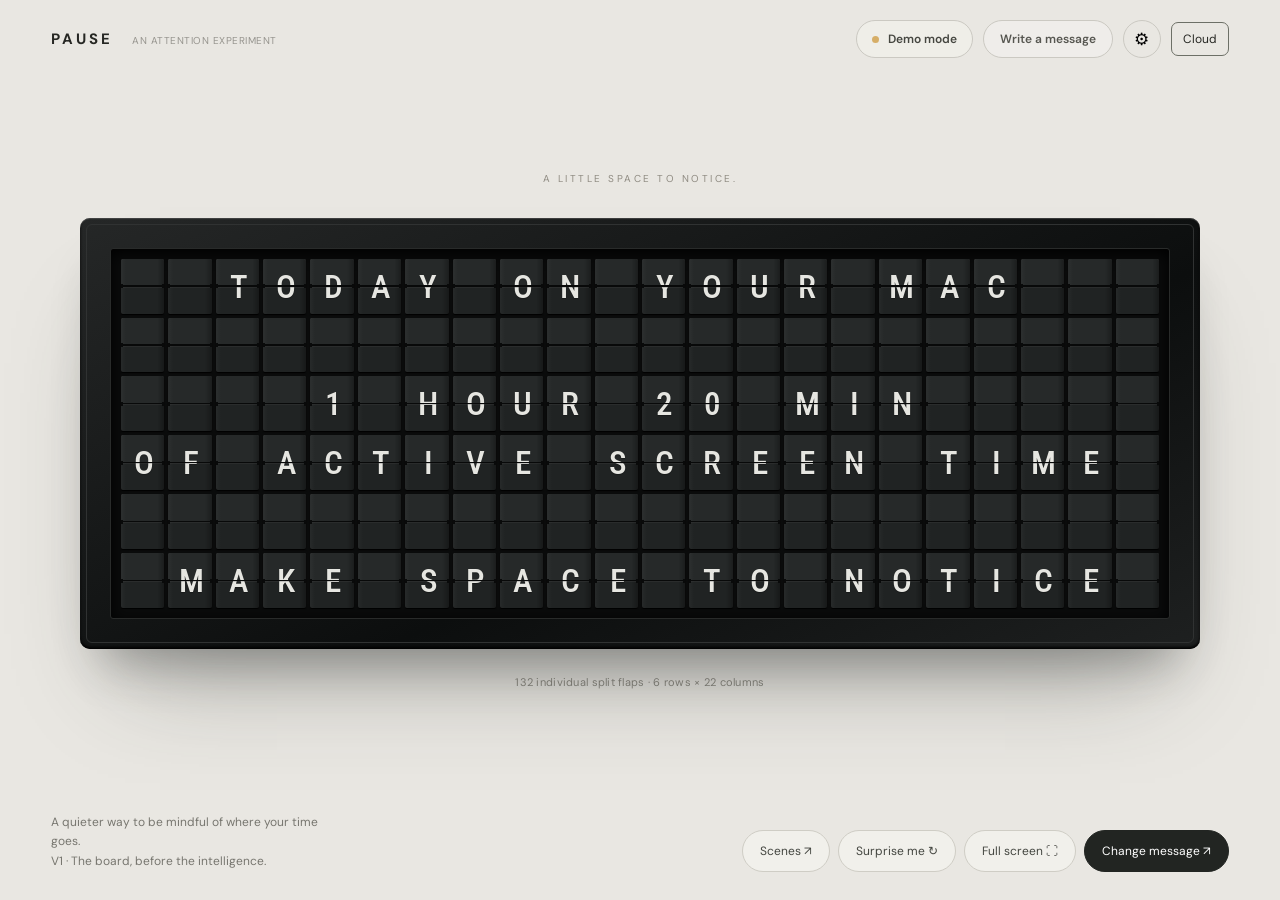
==== index.html @ d175691c "Load authenticated cloud board receiver on existing split-flap display" ====
<!doctype html>
<html lang="en">
<head>
<meta charset="utf-8"><meta name="viewport" content="width=device-width,initial-scale=1">
<meta name="theme-color" content="#e9e7e2">
<title>PAUSE — The attention board</title>
<link rel="preconnect" href="https://fonts.googleapis.com"><link rel="preconnect" href="https://fonts.gstatic.com" crossorigin>
<link href="https://fonts.googleapis.com/css2?family=DM+Sans:wght@400;500;600;700&family=Roboto+Condensed:wght@400;500;600;700&display=swap" rel="stylesheet">
<style>
:root{font-family:"DM Sans",sans-serif;color:#262723;background:#e9e7e2;font-synthesis:none}*{box-sizing:border-box}body{margin:0;min-height:100vh}button,input,textarea{font:inherit}button{cursor:pointer}button:focus-visible,input:focus-visible,textarea:focus-visible{outline:2px solid #86744d;outline-offset:3px}
.app{min-height:100vh;display:flex;flex-direction:column;overflow:hidden}.topbar{height:78px;display:flex;align-items:center;justify-content:space-between;padding:0 clamp(20px,4vw,65px);position:relative;z-index:4}.brand{font-size:15px;font-weight:700;letter-spacing:.2em}.brand span{font-weight:400;letter-spacing:.05em;font-size:10px;color:#96948e;margin-left:12px}.top-actions,.tool-actions{display:flex;align-items:center;gap:10px}.minimal-button{border:1px solid #cbc9c2;background:rgba(255,255,255,.25);border-radius:100px;padding:10px 16px;color:#565650;font-size:12px;font-weight:600;transition:background .2s}.minimal-button:hover{background:#fff}.icon-button{width:38px;height:38px;border-radius:50%;border:1px solid #cbc9c2;background:transparent;display:grid;place-items:center;font-size:17px}.hero{flex:1;display:flex;flex-direction:column;justify-content:center;align-items:center;padding:36px 24px 55px}.eyebrow{font-size:10px;letter-spacing:.25em;color:#8f8b82;text-transform:uppercase;margin:0 0 33px}.board-shell{width:min(1120px,calc(100vw - 75px));padding:clamp(15px,2.5vw,30px);border-radius:10px;background:linear-gradient(155deg,#252727,#0c0e0e 60%,#1e2020);box-shadow:0 35px 45px -22px #282a2a55,0 65px 100px -45px #34363166,inset 0 1px 1px #6668,inset 0 -2px 3px #000;position:relative}.board-shell:before{content:"";pointer-events:none;position:absolute;inset:6px;border:1px solid #303232;border-radius:6px}.flap-grid{display:grid;grid-template-columns:repeat(22,minmax(0,1fr));gap:clamp(2px,.32vw,4px);background:#0a0b0b;padding:clamp(6px,.8vw,10px);border:1px solid #292b2a;border-radius:3px;box-shadow:inset 0 4px 15px #000}.tile{position:relative;aspect-ratio:.79;perspective:350px;background:#161818;border-radius:2px;overflow:hidden;box-shadow:inset 0 1px 1px #3d3f3f,0 1px 1px #000}.tile:before{content:"";position:absolute;inset:0;background:linear-gradient(90deg,#ffffff08,transparent 13%,transparent 85%,#0004);z-index:4;pointer-events:none}.tile .half{position:absolute;left:0;width:100%;height:50%;overflow:hidden;backface-visibility:hidden;display:block}.tile .upper{top:0;background:#262929;border-radius:2px 2px 0 0}.tile .lower{bottom:0;background:#202323;border-radius:0 0 2px 2px}.tile .glyph{position:absolute;left:0;width:100%;height:200%;display:flex;align-items:center;justify-content:center;font-family:"Roboto Condensed","Arial Narrow",sans-serif;font-size:clamp(9px,2.6vw,33px);font-stretch:condensed;font-weight:500;line-height:1;color:#e6e6e1;white-space:nowrap;letter-spacing:-.08em;text-shadow:0 1px 1px #0004}.upper .glyph{top:0}.lower .glyph{bottom:0}.tile .seam{position:absolute;top:calc(50% - .65px);left:0;right:0;height:1.3px;background:#080909;z-index:8;box-shadow:0 1px #4d4f4f3b}.tile .hinge{position:absolute;top:calc(50% - 2px);width:2px;height:4px;background:#090a0a;z-index:9}.hinge.left{left:0}.hinge.right{right:0}.tile .flip{position:absolute;left:0;top:0;width:100%;height:50%;background:#262929;transform-origin:bottom;transform-style:preserve-3d;z-index:7;pointer-events:none;display:none;overflow:hidden}.tile .flip .glyph{top:0}.tile.flipping .flip{display:block;animation:flap .16s cubic-bezier(.5,.03,.8,.4) forwards}.tile.flipping .upper{filter:brightness(.8)}@keyframes flap{0%{transform:rotateX(0deg)}100%{transform:rotateX(-90deg)}}.tile.color-red .half,.tile.color-red .flip{background:#d84535}.tile.color-orange .half,.tile.color-orange .flip{background:#e78a32}.tile.color-yellow .half,.tile.color-yellow .flip{background:#e7c94f}.tile.color-green .half,.tile.color-green .flip{background:#448d55}.tile.color-blue .half,.tile.color-blue .flip{background:#3179b0}.tile.color-violet .half,.tile.color-violet .flip{background:#8356a9}.tile.color-white .half,.tile.color-white .flip{background:#e9e7df}.tile[class*="color-"]:not(.color-none) .glyph{color:transparent}.footnote{margin-top:26px;color:#89877f;font-size:11px;letter-spacing:.025em;text-align:center}.bottom{display:flex;align-items:flex-end;justify-content:space-between;padding:0 clamp(20px,4vw,65px) 28px;gap:24px}.caption{font-size:12px;color:#77766f;max-width:290px;line-height:1.65}.dock{display:flex;align-items:center;gap:8px;flex-wrap:wrap;justify-content:flex-end}.dock button{border:1px solid #cfcdc5;background:#f1f0eb;color:#444640;border-radius:30px;font-size:12px;padding:12px 17px}.dock button:hover{background:white}.dock .primary{background:#222522;color:#fff;border-color:#222522}.dock .primary:hover{background:#434640}.overlay{position:fixed;inset:0;background:#13141477;z-index:20;display:flex;justify-content:flex-end;opacity:0;pointer-events:none;transition:opacity .25s}.overlay.open{opacity:1;pointer-events:auto}.panel{height:100%;width:min(440px,100vw);background:#f3f2ee;padding:35px;overflow:auto;transform:translateX(20px);transition:transform .25s;box-shadow:-10px 0 50px #0002}.overlay.open .panel{transform:translateX(0)}.panel-header{display:flex;align-items:center;justify-content:space-between;margin-bottom:34px}.panel-header h2{font-size:22px;font-weight:600;letter-spacing:-.04em;margin:0}.close{border:0;background:transparent;font-size:26px;color:#666}.group-label{font-size:11px;font-weight:700;letter-spacing:.11em;text-transform:uppercase;margin:26px 0 11px;color:#76776e}.group-help{font-size:12px;color:#85857e;line-height:1.6;margin:6px 0 14px}.composer{width:100%;height:156px;resize:vertical;border:1px solid #d4d4ce;background:#fff;padding:16px;font-family:"Roboto Condensed",monospace;font-size:17px;line-height:1.6;letter-spacing:.05em;text-transform:uppercase;border-radius:6px;color:#262826}.composer-footer{display:flex;justify-content:space-between;font-size:11px;color:#9a9b93;margin-top:9px}.panel-primary{width:100%;background:#242624;color:white;border:0;border-radius:5px;padding:14px;margin-top:20px;font-weight:600;font-size:13px}.panel-primary:hover{background:#454745}.preset-list{display:grid;gap:8px}.preset{border:1px solid #dddcd5;background:#fff;padding:14px;text-align:left;border-radius:6px}.preset strong{display:block;font-size:13px;margin-bottom:5px}.preset small{display:block;color:#888;font-size:11px}.toggle-row{display:flex;align-items:center;justify-content:space-between;padding:16px 0;border-bottom:1px solid #ddded8}.toggle-row span{font-size:13px}.toggle-row input{accent-color:#252825;width:18px;height:18px}.select{border:1px solid #d4d5ce;background:white;border-radius:5px;padding:9px;font-size:12px}.notice{font-size:11px;color:#92928b;line-height:1.65;margin-top:20px}.hidden{display:none!important}.fullscreen .topbar,.fullscreen .bottom,.fullscreen .eyebrow,.fullscreen .footnote{display:none}.fullscreen .hero{height:100vh;padding:20px}.fullscreen .board-shell{width:min(1250px,94vw)}@media(max-width:680px){.topbar{height:64px}.brand span{display:none}.hero{padding:30px 12px;justify-content:center}.board-shell{width:calc(100vw - 24px);padding:9px;border-radius:5px}.flap-grid{gap:1px;padding:4px}.tile{border-radius:1px}.tile .glyph{font-size:clamp(6px,2.65vw,14px);letter-spacing:-.09em}.bottom{align-items:center;flex-direction:column;padding:10px 18px 24px;text-align:center}.dock{justify-content:center}.caption{max-width:none}.panel{padding:24px}.eyebrow{margin-bottom:18px}.footnote{margin-top:18px}}@media(prefers-reduced-motion:reduce){*,*:before,*:after{animation-duration:.001ms!important;transition-duration:.001ms!important}}
</style>
<link rel="stylesheet" href="v2.css">
</head>
<body>
<div class="app" id="app">
<header class="topbar"><div class="brand">PAUSE <span>AN ATTENTION EXPERIMENT</span></div><div class="top-actions"><button class="minimal-button" id="composeTop">Write a message</button><button class="icon-button" id="settingsTop" title="Settings" aria-label="Settings">⚙</button></div></header>
<main class="hero"><p class="eyebrow">A little space to notice.</p><div class="board-shell" aria-label="Six row, twenty two column split flap display"><div class="flap-grid" id="grid"></div></div><p class="footnote">132 individual split flaps · 6 rows × 22 columns</p></main>
<footer class="bottom"><div class="caption">A quieter way to be mindful of where your time goes. <br>V1 · The board, before the intelligence.</div><div class="dock"><button id="presetsBtn">Scenes ↗</button><button id="shuffleBtn">Surprise me ↻</button><button id="fullscreenBtn">Full screen ⛶</button><button class="primary" id="composeBtn">Change message ↗</button></div></footer>
</div>
<div class="overlay" id="overlay" aria-hidden="true"><aside class="panel" role="dialog" aria-modal="true" aria-label="Board controls"><div class="panel-header"><h2 id="panelTitle">Write a message</h2><button class="close" id="closePanel" aria-label="Close">×</button></div><div id="composePanel"><div class="group-label">Your message</div><p class="group-help">Up to 6 lines, 22 characters per line. Text automatically wraps and centers on the display.</p><textarea id="messageInput" class="composer" spellcheck="false" maxlength="300" placeholder="MAKE A LITTLE SPACE FOR SOMETHING REAL"></textarea><div class="composer-footer"><span>Letters, numbers & punctuation</span><span id="count">0 / 132</span></div><button class="panel-primary" id="sendBtn">Flip the board →</button><div class="group-label">Quick gestures</div><div class="preset-list" id="composePresets"></div></div>
<div id="settingsPanel" class="hidden"><div class="group-label">Board behavior</div><div class="toggle-row"><span>Mechanical flip sound</span><input type="checkbox" id="soundToggle"></div><div class="toggle-row"><span>Animate each letter</span><input type="checkbox" id="animationToggle" checked></div><div class="toggle-row"><span>Speed</span><select id="speedSelect" class="select"><option value="fast">Quick</option><option value="normal" selected>Natural</option><option value="slow">Slow</option></select></div><div class="group-label">Demo information</div><p class="group-help">Screen-time values in the scenes are illustrative. PAUSE V1 does not access device activity or use AI. Those integrations belong to a future version.</p><p class="notice">Independent Vestaboard-inspired prototype. Not an official Vestaboard product.</p></div>
<div id="scenesPanel" class="hidden"><div class="group-label">Demo scenes</div><p class="group-help">Try sample ambient messages for different attention states. Values are simulated.</p><div class="preset-list" id="scenesList"></div></div>
</aside></div>
<script>
(()=>{'use strict';
const ROWS=6,COLS=22,TOTAL=132;
const presets=[
{title:'A little pause',subtitle:'Quiet ambient welcome',message:'A LITTLE SPACE TO\nNOTICE WHAT MATTERS'},
{title:'Screen time',subtitle:'Illustrative usage snapshot',message:'TODAY ON YOUR PHONE\n\n3 HOURS 24 MINUTES\n\nHOW DID IT FEEL?'},
{title:'Social nudge',subtitle:'More direct, but still kind',message:'YOUR 15 MINUTE BREAK\nTURNED INTO 40.\n\nREADY TO STEP AWAY?'},
{title:'Creative-work break',subtitle:'Low-pressure reminder',message:'YOU HAVE BEEN MAKING\nTHINGS FOR A WHILE.\n\nSTRETCH BREAK?'},
{title:'Gentle invitation',subtitle:'A moment away from screens',message:'THE WORLD OUTSIDE\nYOUR SCREEN IS STILL\nWAITING FOR YOU.'},
{title:'Color study',subtitle:'A full board color test',message:'🟥🟧🟨🟩🟦🟪\n\nSOMETHING DIFFERENT\n\n🟥🟧🟨🟩🟦🟪'}
];
const colorTokens={'🟥':'red','🟧':'orange','🟨':'yellow','🟩':'green','🟦':'blue','🟪':'violet','⬜':'white'};
const glyphs=[' ','A','E','I','O','U','R','S','T','1','2','3','4','5','6','7','8','9','0','.',',','?','!','-','+',':','/','&','@'];
const grid=document.getElementById('grid'),tiles=[],overlay=document.getElementById('overlay');
let current=Array(TOTAL).fill(' '),generation=0;
const saved=(k,fallback)=>{try{return JSON.parse(localStorage.getItem('pause-'+k))??fallback}catch{return fallback}};
const persist=(k,val)=>{try{localStorage.setItem('pause-'+k,JSON.stringify(val))}catch{}};
const config=saved('settings',{sound:false,animation:true,speed:'normal'});
const makeHalf=(name,char)=>{const part=document.createElement('span');part.className='half '+name;const glyph=document.createElement('span');glyph.className='glyph';glyph.textContent=colorTokens[char]?'':char;part.append(glyph);return part};
const setTile=(tile,char)=>{tile.dataset.char=char;tile.className='tile'+(colorTokens[char]?' color-'+colorTokens[char]:'');tile.replaceChildren(makeHalf('upper',char),makeHalf('lower',char));const seam=document.createElement('span');seam.className='seam';const left=document.createElement('span'),right=document.createElement('span');left.className='hinge left';right.className='hinge right';tile.append(seam,left,right)};
for(let i=0;i<TOTAL;i++){const el=document.createElement('div');setTile(el,' ');grid.append(el);tiles.push(el)}
function chunks(str){const cleaned=String(str||'').toUpperCase().replace(/[^A-Z0-9 .,?!+:/&@\-\n🟥🟧🟨🟩🟦🟪⬜]/gu,' ');const lines=[];for(const line of cleaned.split('\n')){if(!line.trim()){lines.push('');continue}const words=line.trim().split(/\s+/);let part='';for(const word of words){const chars=Array.from(word);if(chars.length>COLS){if(part){lines.push(part);part=''}for(let i=0;i<chars.length;i+=COLS)lines.push(chars.slice(i,i+COLS).join(''));continue}if((Array.from(part).length+(part?1:0)+chars.length)>COLS){lines.push(part);part=word}else{part+=(part?' ':'')+word}}lines.push(part)}return lines.slice(0,ROWS)}
function format(text){const lines=chunks(text),result=Array(TOTAL).fill(' '),start=Math.max(0,Math.floor((ROWS-lines.length)/2));lines.forEach((line,i)=>{const chars=Array.from(line),offset=Math.floor((COLS-chars.length)/2);chars.forEach((ch,j)=>{if(start+i<ROWS&&offset+j<COLS)result[(start+i)*COLS+offset+j]=ch})});return result}
let audioContext=null;function clickSound(){if(!config.sound)return;try{audioContext??=new(window.AudioContext||window.webkitAudioContext)();const noise=audioContext.createBuffer(1,Math.round(audioContext.sampleRate*.018),audioContext.sampleRate),a=noise.getChannelData(0);for(let i=0;i<a.length;i++)a[i]=(Math.random()*2-1)*(1-i/a.length);const source=audioContext.createBufferSource(),gain=audioContext.createGain();source.buffer=noise;gain.gain.value=.009;source.connect(gain);gain.connect(audioContext.destination);source.start()}catch{}}
function flipOne(idx,next,token){if(token!==generation)return;const el=tiles[idx],prev=current[idx];if(prev===next)return;const doAnimate=config.animation&&!matchMedia('(prefers-reduced-motion: reduce)').matches;if(!doAnimate){setTile(el,next);current[idx]=next;return}
const options=Array.from(new Set([...glyphs,prev,next]));let hops=Math.min(5,Math.max(2,Math.floor(Math.random()*4)+2)),step=0;
function tick(){if(token!==generation)return;const intermediate=step===hops-1?next:options[Math.floor(Math.random()*options.length)];const flip=document.createElement('span');flip.className='flip';const g=document.createElement('span');g.className='glyph';g.textContent=colorTokens[current[idx]]?'':current[idx];flip.append(g);el.append(flip);el.classList.add('flipping');clickSound();setTimeout(()=>{if(token!==generation)return;setTile(el,intermediate);current[idx]=intermediate;step++;if(step<hops)setTimeout(tick,config.speed==='slow'?90:config.speed==='fast'?10:40)},config.speed==='slow'?180:config.speed==='fast'?80:125)}tick()}
function display(text,animate=true){const next=format(text);generation++;const token=generation;if(!animate){next.forEach((char,i)=>{setTile(tiles[i],char);current[i]=char});return}next.forEach((char,i)=>{const delay=config.speed==='slow'?i*7:config.speed==='fast'?i*1.3:i*3;setTimeout(()=>flipOne(i,char,token),delay)});persist('message',text)}
function openPanel(type){document.getElementById('panelTitle').textContent=type==='settings'?'Board settings':type==='scenes'?'Explore scenes':'Write a message';['compose','settings','scenes'].forEach(n=>document.getElementById(n+'Panel').classList.toggle('hidden',n!==type));overlay.classList.add('open');overlay.setAttribute('aria-hidden','false');if(type==='compose')setTimeout(()=>document.getElementById('messageInput').focus(),100)}
function closePanel(){overlay.classList.remove('open');overlay.setAttribute('aria-hidden','true')}
function listPresets(target){const el=document.getElementById(target);presets.forEach((p,i)=>{const button=document.createElement('button');button.className='preset';button.innerHTML='<strong></strong><small></small>';button.querySelector('strong').textContent=p.title;button.querySelector('small').textContent=p.subtitle;button.onclick=()=>{display(p.message);document.getElementById('messageInput').value=p.message;updateCount();closePanel()};el.append(button)})}
function updateCount(){document.getElementById('count').textContent=Array.from(chunks(document.getElementById('messageInput').value).join('')).length+' / 132'}
listPresets('composePresets');listPresets('scenesList');
document.getElementById('composeBtn').onclick=document.getElementById('composeTop').onclick=()=>openPanel('compose');
document.getElementById('settingsTop').onclick=()=>openPanel('settings');document.getElementById('presetsBtn').onclick=()=>openPanel('scenes');
document.getElementById('closePanel').onclick=closePanel;overlay.addEventListener('click',e=>{if(e.target===overlay)closePanel()});document.addEventListener('keydown',e=>{if(e.key==='Escape'){closePanel();if(document.fullscreenElement)document.exitFullscreen().catch(()=>{})}});
document.getElementById('messageInput').addEventListener('input',updateCount);document.getElementById('sendBtn').onclick=()=>{const v=document.getElementById('messageInput').value.trim();if(v){display(v);closePanel()}};
document.getElementById('shuffleBtn').onclick=()=>{display(presets[Math.floor(Math.random()*presets.length)].message)};
document.getElementById('fullscreenBtn').onclick=async()=>{try{if(document.fullscreenElement)await document.exitFullscreen();else await document.documentElement.requestFullscreen()}catch{document.getElementById('app').classList.toggle('fullscreen')}};
document.addEventListener('fullscreenchange',()=>document.getElementById('app').classList.toggle('fullscreen',!!document.fullscreenElement));
document.getElementById('soundToggle').checked=config.sound;document.getElementById('animationToggle').checked=config.animation;document.getElementById('speedSelect').value=config.speed;
[['soundToggle','sound'],['animationToggle','animation']].forEach(([id,key])=>document.getElementById(id).onchange=e=>{config[key]=e.target.checked;persist('settings',config)});document.getElementById('speedSelect').onchange=e=>{config.speed=e.target.value;persist('settings',config)};
const start=saved('message',presets[0].message);document.getElementById('messageInput').value=start;updateCount();display(start,false);
window.PauseBoard={display,closePanel};
})();
</script>
<script src="v2.js"></script>
<script src="remote.js"></script>
<script src="cloud/client.js"></script>
<script src="cloud/board-receiver.js"></script>
</body></html>
---- v2.css ----
/* PAUSE V2 — attention controls. Board mechanics and proportions remain V1. */
.attention-trigger{display:inline-flex;align-items:center;gap:9px;border:1px solid #cbc9c2;background:#efeee8;color:#454640;border-radius:50px;padding:10px 15px;font:600 12px "DM Sans",sans-serif;transition:background .2s}.attention-trigger:hover{background:#fff}.attention-led{width:7px;height:7px;border-radius:50%;background:#c3c1b7;display:inline-block;flex-shrink:0}.attention-led.is-live{background:#7f9a78;box-shadow:0 0 0 3px #7f9a7833}.attention-led.is-demo{background:#d6ae67}.attention-layer{position:fixed;inset:0;z-index:30;display:flex;justify-content:flex-end;background:#181a1a86;opacity:0;pointer-events:none;transition:opacity .25s}.attention-layer.is-open{opacity:1;pointer-events:auto}.attention-panel{width:min(490px,100vw);height:100dvh;overflow-y:auto;overscroll-behavior:contain;background:#f5f4ef;box-shadow:-20px 0 65px #1113;transform:translateX(30px);transition:transform .25s}.is-open .attention-panel{transform:translateX(0)}.attention-content{padding:32px 34px 60px}.attention-panel-head{display:flex;align-items:center;justify-content:space-between;margin-bottom:6px}.attention-panel-head h2{font-size:25px;letter-spacing:-.05em;margin:0;font-weight:600}.attention-panel-head button{border:0;background:transparent;font-size:27px;color:#787870}.attention-sub{color:#898a83;font-size:12px;line-height:1.65;margin:0 0 27px}.attention-switch{display:flex;background:#e8e7e1;padding:4px;border-radius:10px;margin:18px 0}.attention-switch button{border:0;background:transparent;color:#7a7b74;border-radius:7px;flex:1;font-size:12px;font-weight:600;padding:12px 6px}.attention-switch button[aria-pressed=true]{background:#fff;color:#222;box-shadow:0 1px 4px #1111}.status-card{border:1px solid #e0dfd8;background:#fff;border-radius:12px;padding:16px}.status-title{display:flex;align-items:center;gap:8px;font-size:12px;font-weight:700}.status-help{color:#85857d;font-size:11px;line-height:1.6;margin:7px 0 0}.attention-metrics{display:grid;grid-template-columns:repeat(3,1fr);gap:8px;margin:17px 0 9px}.metric{background:#eae9e3;border-radius:9px;padding:14px 12px}.metric .value{font-size:23px;letter-spacing:-.05em;font-weight:600;font-variant-numeric:tabular-nums}.metric .meta{font-size:10px;color:#797b74;margin-top:6px;line-height:1.4}.live-source{display:flex;align-items:center;justify-content:space-between;padding:16px 2px;border-bottom:1px solid #dbdad3;gap:12px}.live-source strong{display:block;font-size:13px}.live-source small{display:block;color:#85857d;margin-top:6px;font-size:11px}.live-source .duration{font-size:13px;font-weight:600}.section-label{font-size:10px;font-weight:700;letter-spacing:.16em;text-transform:uppercase;color:#8c8d85;margin:28px 0 12px}.rule{padding:14px 0 15px;border-bottom:1px solid #dddcd6}.rule .rule-head{display:flex;align-items:center;justify-content:space-between;gap:10px}.rule-head label{font-size:13px;font-weight:600}.rule-head output{font-size:13px;white-space:nowrap}.rule input[type=range]{accent-color:#363935;width:100%;height:23px;margin:9px 0 0}.rule small{font-size:11px;color:#979790;display:block}.form-row{display:flex;align-items:center;justify-content:space-between;gap:12px;padding:10px 0}.form-row label{font-size:12px;font-weight:600}.attention-select{border:1px solid #d6d6d0;background:#fff;border-radius:7px;padding:9px;color:#343632;font:500 12px "DM Sans",sans-serif;max-width:200px}.app-row{display:grid;grid-template-columns:minmax(0,1fr) 110px 64px;gap:8px;align-items:center;padding:12px 0;border-bottom:1px solid #dfded8}.app-row .app-name{font-size:12px;font-weight:600;overflow:hidden;text-overflow:ellipsis;white-space:nowrap}.app-row .app-min{font-size:10px;color:#96968e;margin-top:5px}.app-row select{width:100%;font-size:11px}.app-row input{width:100%;border:1px solid #d6d6d0;border-radius:7px;padding:8px 5px;font:500 11px "DM Sans",sans-serif;text-align:center}.demo-actions{display:flex;flex-wrap:wrap;gap:7px}.demo-actions button,.soft-action{border:1px solid #d5d4ce;background:#fff;border-radius:6px;padding:10px 12px;color:#444740;font-size:11px;font-weight:600}.demo-actions button:hover,.soft-action:hover{background:#e9e8e1}.attention-foot{font-size:11px;line-height:1.7;color:#8e8f88;margin-top:22px}.attention-link{color:#666e5c;text-decoration:underline;text-underline-offset:3px}.nudge-banner{position:fixed;bottom:28px;left:50%;transform:translate(-50%,15px);z-index:19;width:min(510px,calc(100vw - 28px));background:#fbfaf5;color:#262825;border:1px solid #e2e1da;box-shadow:0 18px 55px #171b1b30;border-radius:13px;padding:16px 17px;opacity:0;pointer-events:none;transition:opacity .3s,transform .3s}.nudge-banner.visible{opacity:1;pointer-events:auto;transform:translate(-50%,0)}.nudge-header{display:flex;align-items:center;justify-content:space-between}.nudge-header strong{font-size:13px}.nudge-close{border:0;background:transparent;font-size:21px;color:#888}.nudge-banner p{margin:6px 0 14px;font-size:12px;color:#7b7c76;line-height:1.5}.nudge-actions{display:flex;gap:7px;flex-wrap:wrap}.nudge-actions button{border:1px solid #dddbd5;border-radius:6px;padding:10px 12px;background:#fff;font-size:11px;color:#32352f}.nudge-actions button:first-child{background:#262925;color:#fff;border-color:#262925}.attention-toast{position:fixed;bottom:22px;right:22px;z-index:50;max-width:320px;background:#252725;color:#fff;border-radius:10px;padding:12px 16px;font-size:12px;line-height:1.5;box-shadow:0 10px 30px #0002}.attention-badge{display:inline-flex;align-items:center;gap:7px;font-size:10px;color:#77796f}.attention-note{border:1px dashed #cecdc6;padding:12px;border-radius:8px;font-size:11px;color:#777a72;line-height:1.6;margin-top:14px}.hidden-attention{display:none!important}@media(max-width:680px){.attention-trigger{font-size:11px;padding:9px 11px}.attention-content{padding:24px 23px 50px}.attention-metrics{gap:6px}.metric{padding:11px 9px}.metric .value{font-size:19px}.app-row{grid-template-columns:minmax(0,1fr) 105px 57px}.nudge-banner{bottom:12px}.attention-trigger span:last-child{display:none}}@media(prefers-reduced-motion:reduce){.attention-layer,.attention-panel,.nudge-banner{transition:none!important}}
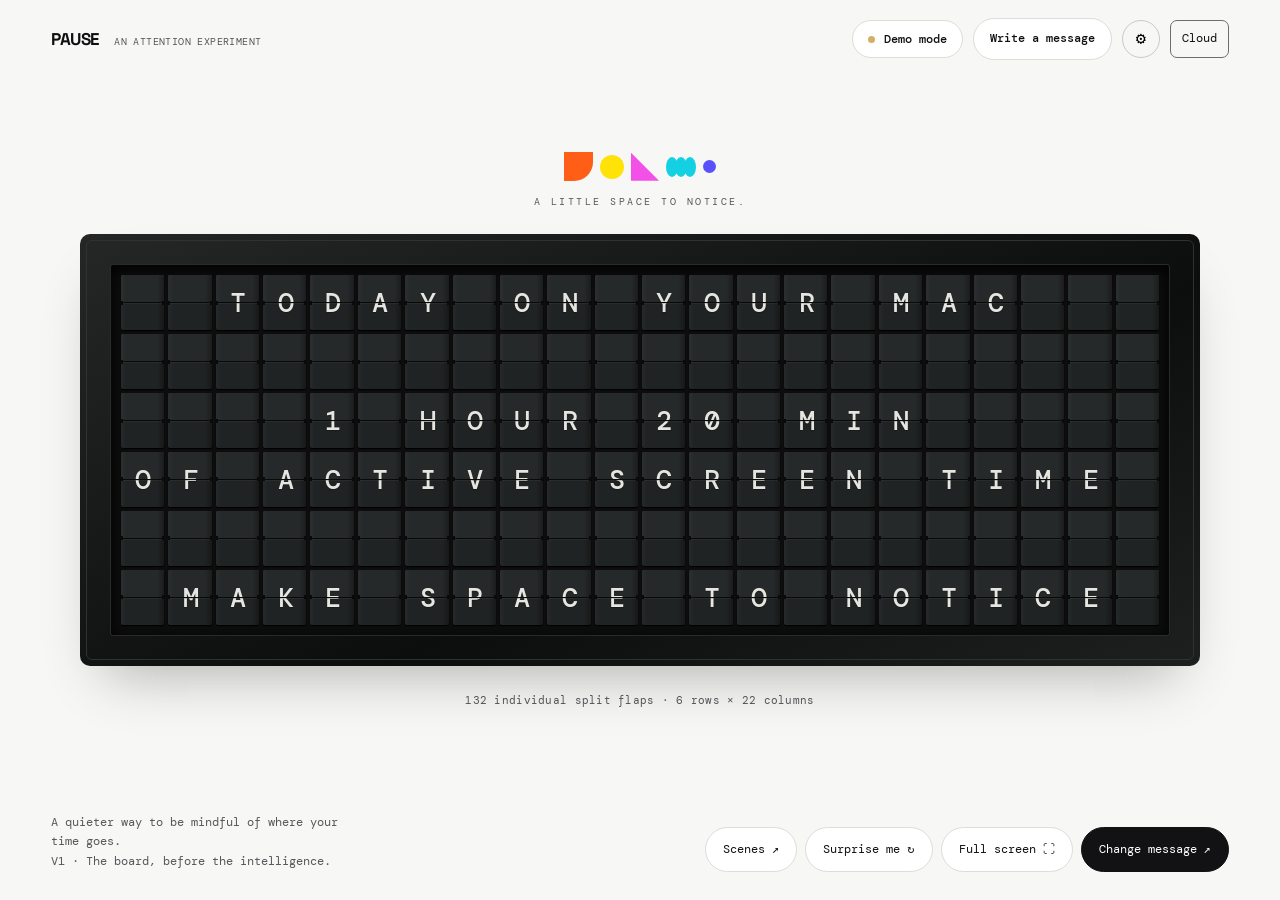
==== commit 09570af1: "Apply shared typographic and geometric PAUSE design to the split-flap website" ====
--- a/index.html
+++ b/index.html
@@ -5,17 +5,18 @@
 <meta name="theme-color" content="#e9e7e2">
 <title>PAUSE — The attention board</title>
 <link rel="preconnect" href="https://fonts.googleapis.com"><link rel="preconnect" href="https://fonts.gstatic.com" crossorigin>
-<link href="https://fonts.googleapis.com/css2?family=DM+Sans:wght@400;500;600;700&family=Roboto+Condensed:wght@400;500;600;700&display=swap" rel="stylesheet">
+<link href="https://fonts.googleapis.com/css2?family=DM+Mono:wght@400;500&family=Space+Grotesk:wght@400;500;700&display=swap" rel="stylesheet">
 <style>
 :root{font-family:"DM Sans",sans-serif;color:#262723;background:#e9e7e2;font-synthesis:none}*{box-sizing:border-box}body{margin:0;min-height:100vh}button,input,textarea{font:inherit}button{cursor:pointer}button:focus-visible,input:focus-visible,textarea:focus-visible{outline:2px solid #86744d;outline-offset:3px}
 .app{min-height:100vh;display:flex;flex-direction:column;overflow:hidden}.topbar{height:78px;display:flex;align-items:center;justify-content:space-between;padding:0 clamp(20px,4vw,65px);position:relative;z-index:4}.brand{font-size:15px;font-weight:700;letter-spacing:.2em}.brand span{font-weight:400;letter-spacing:.05em;font-size:10px;color:#96948e;margin-left:12px}.top-actions,.tool-actions{display:flex;align-items:center;gap:10px}.minimal-button{border:1px solid #cbc9c2;background:rgba(255,255,255,.25);border-radius:100px;padding:10px 16px;color:#565650;font-size:12px;font-weight:600;transition:background .2s}.minimal-button:hover{background:#fff}.icon-button{width:38px;height:38px;border-radius:50%;border:1px solid #cbc9c2;background:transparent;display:grid;place-items:center;font-size:17px}.hero{flex:1;display:flex;flex-direction:column;justify-content:center;align-items:center;padding:36px 24px 55px}.eyebrow{font-size:10px;letter-spacing:.25em;color:#8f8b82;text-transform:uppercase;margin:0 0 33px}.board-shell{width:min(1120px,calc(100vw - 75px));padding:clamp(15px,2.5vw,30px);border-radius:10px;background:linear-gradient(155deg,#252727,#0c0e0e 60%,#1e2020);box-shadow:0 35px 45px -22px #282a2a55,0 65px 100px -45px #34363166,inset 0 1px 1px #6668,inset 0 -2px 3px #000;position:relative}.board-shell:before{content:"";pointer-events:none;position:absolute;inset:6px;border:1px solid #303232;border-radius:6px}.flap-grid{display:grid;grid-template-columns:repeat(22,minmax(0,1fr));gap:clamp(2px,.32vw,4px);background:#0a0b0b;padding:clamp(6px,.8vw,10px);border:1px solid #292b2a;border-radius:3px;box-shadow:inset 0 4px 15px #000}.tile{position:relative;aspect-ratio:.79;perspective:350px;background:#161818;border-radius:2px;overflow:hidden;box-shadow:inset 0 1px 1px #3d3f3f,0 1px 1px #000}.tile:before{content:"";position:absolute;inset:0;background:linear-gradient(90deg,#ffffff08,transparent 13%,transparent 85%,#0004);z-index:4;pointer-events:none}.tile .half{position:absolute;left:0;width:100%;height:50%;overflow:hidden;backface-visibility:hidden;display:block}.tile .upper{top:0;background:#262929;border-radius:2px 2px 0 0}.tile .lower{bottom:0;background:#202323;border-radius:0 0 2px 2px}.tile .glyph{position:absolute;left:0;width:100%;height:200%;display:flex;align-items:center;justify-content:center;font-family:"Roboto Condensed","Arial Narrow",sans-serif;font-size:clamp(9px,2.6vw,33px);font-stretch:condensed;font-weight:500;line-height:1;color:#e6e6e1;white-space:nowrap;letter-spacing:-.08em;text-shadow:0 1px 1px #0004}.upper .glyph{top:0}.lower .glyph{bottom:0}.tile .seam{position:absolute;top:calc(50% - .65px);left:0;right:0;height:1.3px;background:#080909;z-index:8;box-shadow:0 1px #4d4f4f3b}.tile .hinge{position:absolute;top:calc(50% - 2px);width:2px;height:4px;background:#090a0a;z-index:9}.hinge.left{left:0}.hinge.right{right:0}.tile .flip{position:absolute;left:0;top:0;width:100%;height:50%;background:#262929;transform-origin:bottom;transform-style:preserve-3d;z-index:7;pointer-events:none;display:none;overflow:hidden}.tile .flip .glyph{top:0}.tile.flipping .flip{display:block;animation:flap .16s cubic-bezier(.5,.03,.8,.4) forwards}.tile.flipping .upper{filter:brightness(.8)}@keyframes flap{0%{transform:rotateX(0deg)}100%{transform:rotateX(-90deg)}}.tile.color-red .half,.tile.color-red .flip{background:#d84535}.tile.color-orange .half,.tile.color-orange .flip{background:#e78a32}.tile.color-yellow .half,.tile.color-yellow .flip{background:#e7c94f}.tile.color-green .half,.tile.color-green .flip{background:#448d55}.tile.color-blue .half,.tile.color-blue .flip{background:#3179b0}.tile.color-violet .half,.tile.color-violet .flip{background:#8356a9}.tile.color-white .half,.tile.color-white .flip{background:#e9e7df}.tile[class*="color-"]:not(.color-none) .glyph{color:transparent}.footnote{margin-top:26px;color:#89877f;font-size:11px;letter-spacing:.025em;text-align:center}.bottom{display:flex;align-items:flex-end;justify-content:space-between;padding:0 clamp(20px,4vw,65px) 28px;gap:24px}.caption{font-size:12px;color:#77766f;max-width:290px;line-height:1.65}.dock{display:flex;align-items:center;gap:8px;flex-wrap:wrap;justify-content:flex-end}.dock button{border:1px solid #cfcdc5;background:#f1f0eb;color:#444640;border-radius:30px;font-size:12px;padding:12px 17px}.dock button:hover{background:white}.dock .primary{background:#222522;color:#fff;border-color:#222522}.dock .primary:hover{background:#434640}.overlay{position:fixed;inset:0;background:#13141477;z-index:20;display:flex;justify-content:flex-end;opacity:0;pointer-events:none;transition:opacity .25s}.overlay.open{opacity:1;pointer-events:auto}.panel{height:100%;width:min(440px,100vw);background:#f3f2ee;padding:35px;overflow:auto;transform:translateX(20px);transition:transform .25s;box-shadow:-10px 0 50px #0002}.overlay.open .panel{transform:translateX(0)}.panel-header{display:flex;align-items:center;justify-content:space-between;margin-bottom:34px}.panel-header h2{font-size:22px;font-weight:600;letter-spacing:-.04em;margin:0}.close{border:0;background:transparent;font-size:26px;color:#666}.group-label{font-size:11px;font-weight:700;letter-spacing:.11em;text-transform:uppercase;margin:26px 0 11px;color:#76776e}.group-help{font-size:12px;color:#85857e;line-height:1.6;margin:6px 0 14px}.composer{width:100%;height:156px;resize:vertical;border:1px solid #d4d4ce;background:#fff;padding:16px;font-family:"Roboto Condensed",monospace;font-size:17px;line-height:1.6;letter-spacing:.05em;text-transform:uppercase;border-radius:6px;color:#262826}.composer-footer{display:flex;justify-content:space-between;font-size:11px;color:#9a9b93;margin-top:9px}.panel-primary{width:100%;background:#242624;color:white;border:0;border-radius:5px;padding:14px;margin-top:20px;font-weight:600;font-size:13px}.panel-primary:hover{background:#454745}.preset-list{display:grid;gap:8px}.preset{border:1px solid #dddcd5;background:#fff;padding:14px;text-align:left;border-radius:6px}.preset strong{display:block;font-size:13px;margin-bottom:5px}.preset small{display:block;color:#888;font-size:11px}.toggle-row{display:flex;align-items:center;justify-content:space-between;padding:16px 0;border-bottom:1px solid #ddded8}.toggle-row span{font-size:13px}.toggle-row input{accent-color:#252825;width:18px;height:18px}.select{border:1px solid #d4d5ce;background:white;border-radius:5px;padding:9px;font-size:12px}.notice{font-size:11px;color:#92928b;line-height:1.65;margin-top:20px}.hidden{display:none!important}.fullscreen .topbar,.fullscreen .bottom,.fullscreen .eyebrow,.fullscreen .footnote{display:none}.fullscreen .hero{height:100vh;padding:20px}.fullscreen .board-shell{width:min(1250px,94vw)}@media(max-width:680px){.topbar{height:64px}.brand span{display:none}.hero{padding:30px 12px;justify-content:center}.board-shell{width:calc(100vw - 24px);padding:9px;border-radius:5px}.flap-grid{gap:1px;padding:4px}.tile{border-radius:1px}.tile .glyph{font-size:clamp(6px,2.65vw,14px);letter-spacing:-.09em}.bottom{align-items:center;flex-direction:column;padding:10px 18px 24px;text-align:center}.dock{justify-content:center}.caption{max-width:none}.panel{padding:24px}.eyebrow{margin-bottom:18px}.footnote{margin-top:18px}}@media(prefers-reduced-motion:reduce){*,*:before,*:after{animation-duration:.001ms!important;transition-duration:.001ms!important}}
 </style>
 <link rel="stylesheet" href="v2.css">
+<link rel="stylesheet" href="design/pause-theme.css">
 </head>
 <body>
 <div class="app" id="app">
 <header class="topbar"><div class="brand">PAUSE <span>AN ATTENTION EXPERIMENT</span></div><div class="top-actions"><button class="minimal-button" id="composeTop">Write a message</button><button class="icon-button" id="settingsTop" title="Settings" aria-label="Settings">⚙</button></div></header>
-<main class="hero"><p class="eyebrow">A little space to notice.</p><div class="board-shell" aria-label="Six row, twenty two column split flap display"><div class="flap-grid" id="grid"></div></div><p class="footnote">132 individual split flaps · 6 rows × 22 columns</p></main>
+<main class="hero"><div class="pause-shape-strip" aria-hidden="true"><span class="quarter"></span><span class="disc"></span><span class="triangle"></span><span class="wave"><i></i><i></i><i></i></span><span class="dot"></span></div><p class="eyebrow">A little space to notice.</p><div class="board-shell" aria-label="Six row, twenty two column split flap display"><div class="flap-grid" id="grid"></div></div><p class="footnote">132 individual split flaps · 6 rows × 22 columns</p></main>
 <footer class="bottom"><div class="caption">A quieter way to be mindful of where your time goes. <br>V1 · The board, before the intelligence.</div><div class="dock"><button id="presetsBtn">Scenes ↗</button><button id="shuffleBtn">Surprise me ↻</button><button id="fullscreenBtn">Full screen ⛶</button><button class="primary" id="composeBtn">Change message ↗</button></div></footer>
 </div>
 <div class="overlay" id="overlay" aria-hidden="true"><aside class="panel" role="dialog" aria-modal="true" aria-label="Board controls"><div class="panel-header"><h2 id="panelTitle">Write a message</h2><button class="close" id="closePanel" aria-label="Close">×</button></div><div id="composePanel"><div class="group-label">Your message</div><p class="group-help">Up to 6 lines, 22 characters per line. Text automatically wraps and centers on the display.</p><textarea id="messageInput" class="composer" spellcheck="false" maxlength="300" placeholder="MAKE A LITTLE SPACE FOR SOMETHING REAL"></textarea><div class="composer-footer"><span>Letters, numbers & punctuation</span><span id="count">0 / 132</span></div><button class="panel-primary" id="sendBtn">Flip the board →</button><div class="group-label">Quick gestures</div><div class="preset-list" id="composePresets"></div></div>
--- a/design/pause-theme.css
+++ b/design/pause-theme.css
@@ -0,0 +1,207 @@
+/* PAUSE / EDITORIAL DESIGN SYSTEM v1
+ * References: black split-flap hardware and energetic typographic shapes.
+ * Body = DM Mono, headings = Space Grotesk. The board remains charcoal.
+ * Accent blocks are decorative; forms retain sufficient text contrast.
+ */
+:root {
+  color-scheme: light dark;
+  --pause-heading: "Space Grotesk", "Arial", sans-serif;
+  --pause-body: "DM Mono", "SFMono-Regular", monospace;
+  --pause-bg: #f7f7f5;
+  --pause-surface: #ffffff;
+  --pause-ink: #101012;
+  --pause-muted: #55575a;
+  --pause-border: #dcded9;
+  --pause-dark: #121214;
+  --pause-orange: #ff5e16;
+  --pause-yellow: #ffe208;
+  --pause-pink: #f350e7;
+  --pause-cyan: #13d1e2;
+  --pause-violet: #5951f9;
+  --pause-lime: #a4f45f;
+  --pause-green: #078b75;
+  --pause-action: #08796d;
+  --pause-action-ink: #ffffff;
+}
+html { background: var(--pause-bg); }
+body {
+  background: var(--pause-bg) !important;
+  color: var(--pause-ink) !important;
+  font-family: var(--pause-body) !important;
+  font-size: 14px;
+  line-height: 1.6;
+  -webkit-font-smoothing: antialiased;
+}
+:where(button, input, textarea, select, option, label, p, li, small, .sub, .hint) {
+  font-family: var(--pause-body) !important;
+}
+:where(h1,h2,h3,h4,.brand,.logo,.top strong,.panel-header h2,.attention-panel-head h2) {
+  font-family: var(--pause-heading) !important;
+  letter-spacing: -.035em;
+  line-height: 1.1;
+}
+:where(h1) { font-weight: 700 !important; line-height: 1.02 !important; letter-spacing: -.06em !important; }
+:where(h2,h3,.section-title) { font-weight: 600 !important; }
+:where(.section-label,.section,.eyebrow,.group-label,.header-meta,.badge,.footnote,.board-note,.meta,.count,.counter) {
+  font-family: var(--pause-body) !important;
+  letter-spacing: .04em;
+}
+:where(a) { color: var(--pause-action); text-underline-offset: 3px; }
+:where(button,input,textarea,select) { border-radius: 9px; }
+:where(button,input,textarea,select):focus-visible {
+  outline: 2px solid var(--pause-action) !important;
+  outline-offset: 3px;
+}
+::selection { background: var(--pause-cyan); color: #101012; }
+
+/* Replaces fixed warm grays with an editorial, bright paper surface. */
+:where(.topbar, header, .mast) { border-color: var(--pause-border) !important; }
+:where(.brand,.logo) { color: var(--pause-ink); font-weight: 700 !important; }
+:where(.brand span,.logo span,.header-meta,.caption,.footnote,.board-note,.display-caption,
+       .sub,.group-help,.hint,.notice,.counter,.small,.section,.section-label,.meta,.eyebrow) {
+  color: var(--pause-muted) !important;
+}
+:where(.panel,.attention-panel) {
+  background: var(--pause-bg) !important;
+  color: var(--pause-ink) !important;
+}
+:where(.status-card,.preset,.metric,.stack,.nudge-banner) {
+  background: var(--pause-surface) !important;
+  border-color: var(--pause-border) !important;
+  color: var(--pause-ink) !important;
+}
+:where(.section,.rule,.live-source) { border-color: var(--pause-border) !important; }
+:where(.field,.composer,.select,.attention-select,.app-row input,.row input,.row textarea) {
+  background: var(--pause-surface) !important;
+  color: var(--pause-ink) !important;
+  border-color: var(--pause-border) !important;
+}
+:where(.dock button,.minimal-button,.attention-trigger,.demo-actions button,
+       .soft-action,.button.secondary,.attention-switch button,.nudge-actions button) {
+  font-family: var(--pause-body) !important;
+  border-color: var(--pause-border) !important;
+  color: var(--pause-ink) !important;
+  background: var(--pause-surface) !important;
+}
+:where(.panel-primary,.dock .primary,.pair-row button,.button:not(.secondary),
+       .row button:not(.secondary),.nudge-actions button:first-child) {
+  color: var(--pause-action-ink) !important;
+  background: var(--pause-dark) !important;
+  border-color: var(--pause-dark) !important;
+  font-family: var(--pause-body) !important;
+  font-weight: 500;
+}
+:where(.panel-primary,.dock .primary,.pair-row button,.button:not(.secondary),
+       .row button:not(.secondary),.nudge-actions button:first-child):hover {
+  background: var(--pause-action) !important;
+  border-color: var(--pause-action) !important;
+}
+:where(.attention-switch) { background: var(--pause-border) !important; }
+:where(.attention-switch button[aria-pressed="true"]) {
+  background: var(--pause-surface) !important;
+  color: var(--pause-ink) !important;
+}
+:where(.rule input[type=range],.toggle input,.attention-panel input[type=range]) {
+  accent-color: var(--pause-action) !important;
+}
+:where(.attention-led.is-live,.dot.ok) { background: var(--pause-green) !important; }
+:where(.attention-led.is-demo,.dot) { background: var(--pause-yellow); }
+:where(.nudge-banner,.attention-toast) {
+  font-family: var(--pause-body) !important;
+}
+
+/* PAUSE-specific type: the split-flap lettering must remain monospaced.
+   Slightly smaller than the original condensed font to avoid clipped columns. */
+:where(.tile .glyph,.tile b,.tile) {
+  font-family: var(--pause-body) !important;
+  letter-spacing: -.055em !important;
+  font-weight: 500 !important;
+}
+.flap-grid .tile .glyph { font-size: clamp(8px, 2.15vw, 27px) !important; }
+.board .tile b { font-size: clamp(6px, 1.14vw, 17px) !important; }
+.board .tile { font-family: var(--pause-body) !important; }
+:where(.composer) { font-family: var(--pause-body) !important; letter-spacing: 0 !important; }
+.tile.color-red .half,.tile.color-red .flip { background: #fb4e44 !important; }
+.tile.color-orange .half,.tile.color-orange .flip { background: var(--pause-orange) !important; }
+.tile.color-yellow .half,.tile.color-yellow .flip { background: var(--pause-yellow) !important; }
+.tile.color-green .half,.tile.color-green .flip { background: var(--pause-green) !important; }
+.tile.color-blue .half,.tile.color-blue .flip { background: var(--pause-cyan) !important; }
+.tile.color-violet .half,.tile.color-violet .flip { background: var(--pause-violet) !important; }
+.tile.color-white .half,.tile.color-white .flip { background: #f7f7f5 !important; }
+
+/* Large type and a tiny supporting shape set from the user's reference. */
+.pause-shape-strip {
+  display: inline-flex;
+  gap: 7px;
+  align-items: center;
+  height: 31px;
+  margin-bottom: 16px;
+  pointer-events: none;
+}
+.pause-shape-strip .quarter {
+  width: 29px; height: 29px; background: var(--pause-orange);
+  border-radius: 0 0 65% 0;
+}
+.pause-shape-strip .disc {
+  width: 24px; height: 24px; border-radius: 50%;
+  background: var(--pause-yellow);
+}
+.pause-shape-strip .triangle {
+  width: 28px; height: 28px;
+  background: var(--pause-pink);
+  clip-path: polygon(0 0, 100% 100%, 0 100%);
+}
+.pause-shape-strip .wave {
+  display: flex; gap: 0;
+  height: 20px; align-items: center; margin-left: 3px;
+}
+.pause-shape-strip .wave i {
+  display: block; width: 12px; height: 20px;
+  border-radius: 50%; background: var(--pause-cyan); margin-left: -3px;
+}
+.pause-shape-strip .dot {
+  width: 13px; height: 13px; border-radius: 50%; background: var(--pause-violet);
+}
+.hero > .pause-shape-strip { margin: 0 0 12px; }
+.hero > .eyebrow { margin-bottom: 24px; }
+.topbar .brand, header .logo, .mast .logo { font-size: 17px; }
+.brand { letter-spacing: -.03em !important; }
+.brand span { font-family: var(--pause-body) !important; letter-spacing: .04em; }
+.panel-header h2,.attention-panel-head h2 { font-family: var(--pause-heading) !important; }
+
+/* Split-flap hardware remains the grounding dark element. */
+.board-shell,.board-frame,.frame { box-shadow: 0 30px 55px -24px rgba(0,0,0,.30) !important; }
+.board-shell .flap-grid,.board-frame .board { background: #0d0d0e; }
+
+/* Responsive type: avoid tiny mono copy on phones. */
+@media (max-width: 640px) {
+  :where(.sub,.description,.caption,.hint,.group-help) { font-size: 12px !important; }
+  .pause-shape-strip { transform: scale(.85); transform-origin: left center; }
+  .hero > .pause-shape-strip { transform-origin: center; }
+  .flap-grid .tile .glyph { font-size: clamp(7px,2.18vw,14px) !important; }
+  .board .tile b { font-size: clamp(6px,2.1vw,13px) !important; }
+}
+@media (prefers-color-scheme: dark) {
+  :root {
+    --pause-bg: #151516;
+    --pause-surface: #252526;
+    --pause-ink: #f8f8f5;
+    --pause-muted: #b4b4b6;
+    --pause-border: #3a3a3e;
+    --pause-action: #75e3d2;
+    --pause-action-ink: #101012;
+  }
+  :where(.attention-switch) { background: #343437 !important; }
+  :where(.panel-primary,.dock .primary,.pair-row button,.button:not(.secondary),
+         .row button:not(.secondary),.nudge-actions button:first-child) {
+    color: #fff !important; background: #38383a !important;
+    border-color: #505054 !important;
+  }
+  :where(.panel-primary,.dock .primary,.pair-row button,.button:not(.secondary),
+         .row button:not(.secondary),.nudge-actions button:first-child):hover {
+    background: #08796d !important;
+  }
+}
+@media (prefers-reduced-motion: reduce) {
+  *,*::before,*::after { animation-duration: .001ms !important; transition-duration: .001ms !important; }
+}
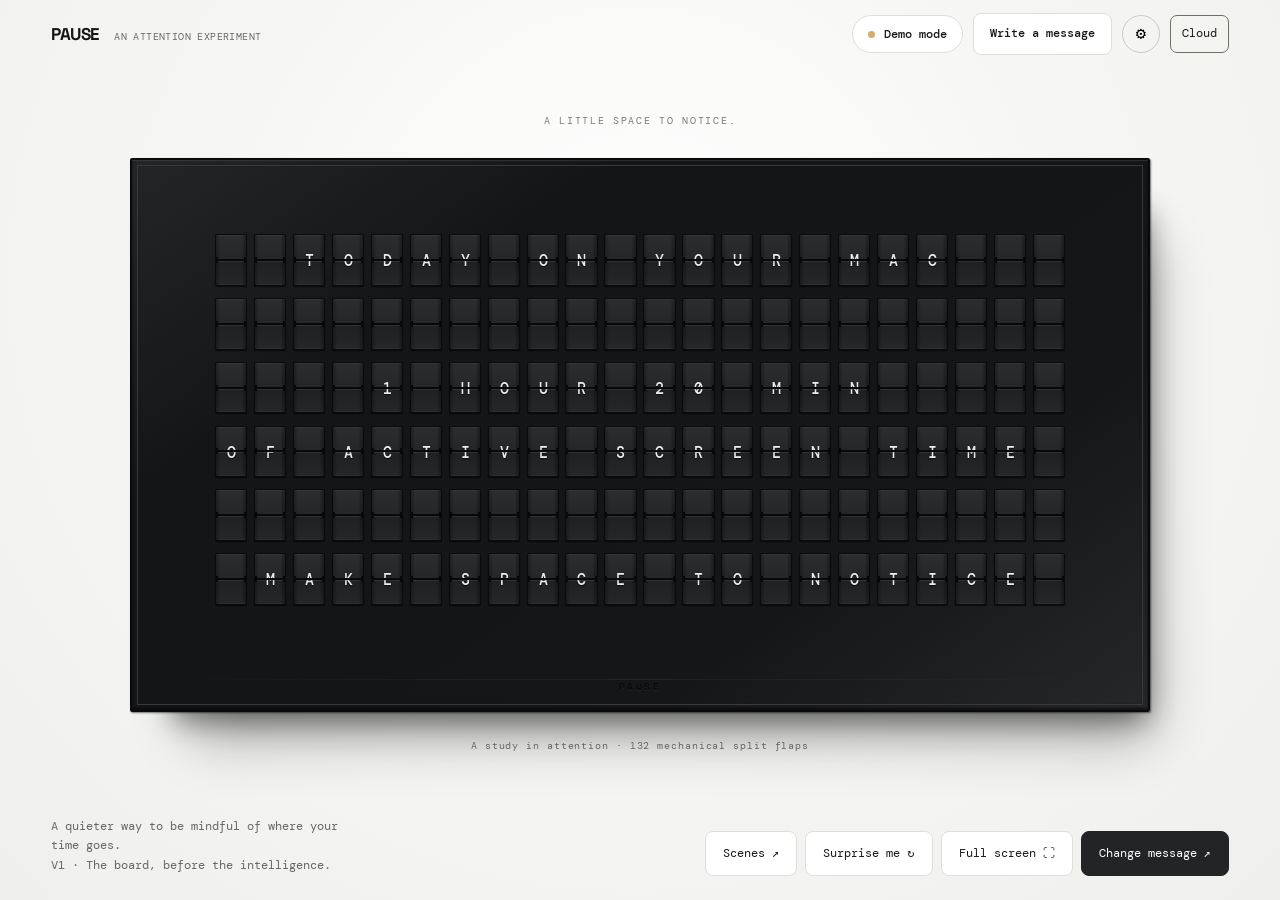
==== commit 4f47a39e: "Make the PAUSE board a realistic six-row wall-mounted object with colored flap idle scene" ====
--- a/index.html
+++ b/index.html
@@ -2,7 +2,7 @@
 <html lang="en">
 <head>
 <meta charset="utf-8"><meta name="viewport" content="width=device-width,initial-scale=1">
-<meta name="theme-color" content="#e9e7e2">
+<meta name="theme-color" content="#f7f7f5">
 <title>PAUSE — The attention board</title>
 <link rel="preconnect" href="https://fonts.googleapis.com"><link rel="preconnect" href="https://fonts.gstatic.com" crossorigin>
 <link href="https://fonts.googleapis.com/css2?family=DM+Mono:wght@400;500&family=Space+Grotesk:wght@400;500;700&display=swap" rel="stylesheet">
@@ -12,11 +12,12 @@
 </style>
 <link rel="stylesheet" href="v2.css">
 <link rel="stylesheet" href="design/pause-theme.css">
+<link rel="stylesheet" href="design/board-hardware.css">
 </head>
-<body>
+<body class="pause-board-page">
 <div class="app" id="app">
 <header class="topbar"><div class="brand">PAUSE <span>AN ATTENTION EXPERIMENT</span></div><div class="top-actions"><button class="minimal-button" id="composeTop">Write a message</button><button class="icon-button" id="settingsTop" title="Settings" aria-label="Settings">⚙</button></div></header>
-<main class="hero"><div class="pause-shape-strip" aria-hidden="true"><span class="quarter"></span><span class="disc"></span><span class="triangle"></span><span class="wave"><i></i><i></i><i></i></span><span class="dot"></span></div><p class="eyebrow">A little space to notice.</p><div class="board-shell" aria-label="Six row, twenty two column split flap display"><div class="flap-grid" id="grid"></div></div><p class="footnote">132 individual split flaps · 6 rows × 22 columns</p></main>
+<main class="hero"><p class="eyebrow">A little space to notice.</p><div class="board-shell" role="img" aria-label="PAUSE, a six-row, twenty-two-column split-flap display with mechanical letter and color tiles"><div class="flap-grid" id="grid" aria-hidden="true"></div><div class="board-wordmark" aria-hidden="true">PAUSE</div></div><p class="footnote">A study in attention · 132 mechanical split flaps</p></main>
 <footer class="bottom"><div class="caption">A quieter way to be mindful of where your time goes. <br>V1 · The board, before the intelligence.</div><div class="dock"><button id="presetsBtn">Scenes ↗</button><button id="shuffleBtn">Surprise me ↻</button><button id="fullscreenBtn">Full screen ⛶</button><button class="primary" id="composeBtn">Change message ↗</button></div></footer>
 </div>
 <div class="overlay" id="overlay" aria-hidden="true"><aside class="panel" role="dialog" aria-modal="true" aria-label="Board controls"><div class="panel-header"><h2 id="panelTitle">Write a message</h2><button class="close" id="closePanel" aria-label="Close">×</button></div><div id="composePanel"><div class="group-label">Your message</div><p class="group-help">Up to 6 lines, 22 characters per line. Text automatically wraps and centers on the display.</p><textarea id="messageInput" class="composer" spellcheck="false" maxlength="300" placeholder="MAKE A LITTLE SPACE FOR SOMETHING REAL"></textarea><div class="composer-footer"><span>Letters, numbers & punctuation</span><span id="count">0 / 132</span></div><button class="panel-primary" id="sendBtn">Flip the board →</button><div class="group-label">Quick gestures</div><div class="preset-list" id="composePresets"></div></div>
@@ -27,7 +28,7 @@
 (()=>{'use strict';
 const ROWS=6,COLS=22,TOTAL=132;
 const presets=[
-{title:'A little pause',subtitle:'Quiet ambient welcome',message:'A LITTLE SPACE TO\nNOTICE WHAT MATTERS'},
+{title:'Chromatic pause',subtitle:'Physical board color study',message:['🟦  🟨  🟧  🟦  🟨  🟧  🟦  🟨','🟩  🟥  🟪  🟩  🟥  🟪  🟩  🟥','🟧    LESS SCREEN     🟦','🟩     MORE LIFE      🟥','🟨  🟧  🟦  🟨  🟧  🟦  🟨  🟧','🟪  🟩  🟥  🟪  🟩  🟥  🟪  🟩'].join('\n')},
 {title:'Screen time',subtitle:'Illustrative usage snapshot',message:'TODAY ON YOUR PHONE\n\n3 HOURS 24 MINUTES\n\nHOW DID IT FEEL?'},
 {title:'Social nudge',subtitle:'More direct, but still kind',message:'YOUR 15 MINUTE BREAK\nTURNED INTO 40.\n\nREADY TO STEP AWAY?'},
 {title:'Creative-work break',subtitle:'Low-pressure reminder',message:'YOU HAVE BEEN MAKING\nTHINGS FOR A WHILE.\n\nSTRETCH BREAK?'},
@@ -44,7 +45,7 @@
 const makeHalf=(name,char)=>{const part=document.createElement('span');part.className='half '+name;const glyph=document.createElement('span');glyph.className='glyph';glyph.textContent=colorTokens[char]?'':char;part.append(glyph);return part};
 const setTile=(tile,char)=>{tile.dataset.char=char;tile.className='tile'+(colorTokens[char]?' color-'+colorTokens[char]:'');tile.replaceChildren(makeHalf('upper',char),makeHalf('lower',char));const seam=document.createElement('span');seam.className='seam';const left=document.createElement('span'),right=document.createElement('span');left.className='hinge left';right.className='hinge right';tile.append(seam,left,right)};
 for(let i=0;i<TOTAL;i++){const el=document.createElement('div');setTile(el,' ');grid.append(el);tiles.push(el)}
-function chunks(str){const cleaned=String(str||'').toUpperCase().replace(/[^A-Z0-9 .,?!+:/&@\-\n🟥🟧🟨🟩🟦🟪⬜]/gu,' ');const lines=[];for(const line of cleaned.split('\n')){if(!line.trim()){lines.push('');continue}const words=line.trim().split(/\s+/);let part='';for(const word of words){const chars=Array.from(word);if(chars.length>COLS){if(part){lines.push(part);part=''}for(let i=0;i<chars.length;i+=COLS)lines.push(chars.slice(i,i+COLS).join(''));continue}if((Array.from(part).length+(part?1:0)+chars.length)>COLS){lines.push(part);part=word}else{part+=(part?' ':'')+word}}lines.push(part)}return lines.slice(0,ROWS)}
+function chunks(str){const cleaned=String(str||'').toUpperCase().replace(/[^A-Z0-9 .,?!+:/&@\-\n🟥🟧🟨🟩🟦🟪⬜]/gu,' ');const lines=[];for(const line of cleaned.split('\n')){if(Array.from(line).length===COLS && /[🟥🟧🟨🟩🟦🟪⬜]/u.test(line)){lines.push(line);continue}if(!line.trim()){lines.push('');continue}const words=line.trim().split(/\s+/);let part='';for(const word of words){const chars=Array.from(word);if(chars.length>COLS){if(part){lines.push(part);part=''}for(let i=0;i<chars.length;i+=COLS)lines.push(chars.slice(i,i+COLS).join(''));continue}if((Array.from(part).length+(part?1:0)+chars.length)>COLS){lines.push(part);part=word}else{part+=(part?' ':'')+word}}lines.push(part)}return lines.slice(0,ROWS)}
 function format(text){const lines=chunks(text),result=Array(TOTAL).fill(' '),start=Math.max(0,Math.floor((ROWS-lines.length)/2));lines.forEach((line,i)=>{const chars=Array.from(line),offset=Math.floor((COLS-chars.length)/2);chars.forEach((ch,j)=>{if(start+i<ROWS&&offset+j<COLS)result[(start+i)*COLS+offset+j]=ch})});return result}
 let audioContext=null;function clickSound(){if(!config.sound)return;try{audioContext??=new(window.AudioContext||window.webkitAudioContext)();const noise=audioContext.createBuffer(1,Math.round(audioContext.sampleRate*.018),audioContext.sampleRate),a=noise.getChannelData(0);for(let i=0;i<a.length;i++)a[i]=(Math.random()*2-1)*(1-i/a.length);const source=audioContext.createBufferSource(),gain=audioContext.createGain();source.buffer=noise;gain.gain.value=.009;source.connect(gain);gain.connect(audioContext.destination);source.start()}catch{}}
 function flipOne(idx,next,token){if(token!==generation)return;const el=tiles[idx],prev=current[idx];if(prev===next)return;const doAnimate=config.animation&&!matchMedia('(prefers-reduced-motion: reduce)').matches;if(!doAnimate){setTile(el,next);current[idx]=next;return}
@@ -65,7 +66,7 @@
 document.addEventListener('fullscreenchange',()=>document.getElementById('app').classList.toggle('fullscreen',!!document.fullscreenElement));
 document.getElementById('soundToggle').checked=config.sound;document.getElementById('animationToggle').checked=config.animation;document.getElementById('speedSelect').value=config.speed;
 [['soundToggle','sound'],['animationToggle','animation']].forEach(([id,key])=>document.getElementById(id).onchange=e=>{config[key]=e.target.checked;persist('settings',config)});document.getElementById('speedSelect').onchange=e=>{config.speed=e.target.value;persist('settings',config)};
-const start=saved('message',presets[0].message);document.getElementById('messageInput').value=start;updateCount();display(start,false);
+const previousMessage=saved('message',null);const oldDefault='A LITTLE SPACE TO\nNOTICE WHAT MATTERS';const start=previousMessage===null||previousMessage===oldDefault?presets[0].message:previousMessage;document.getElementById('messageInput').value=start;updateCount();display(start,false);
 window.PauseBoard={display,closePanel};
 })();
 </script>
--- a/design/board-hardware.css
+++ b/design/board-hardware.css
@@ -0,0 +1,291 @@
+/* PAUSE / HARDWARE-TRUE SPLIT-FLAP DISPLAY
+ * Source of visual direction: user's photograph of a wall-mounted six-by-
+ * twenty-two physical board. Every visible color belongs to a flap, not to
+ * a floating confetti graphic. Keep 132 individual physical wells.
+ */
+
+/* The display page is a bright, quiet gallery. The board is the hero. */
+body.pause-board-page {
+  color-scheme: light;
+  --pause-bg: #f3f3f1;
+  --pause-ink: #181818;
+  --pause-muted: #686866;
+  --pause-border: #dededb;
+  background: #f3f3f1 !important;
+  background-image: radial-gradient(ellipse at 50% 31%, #ffffff 0, #f6f6f4 48%, #efefed 100%) !important;
+  color: #181818 !important;
+}
+.pause-board-page .app { min-height: 100dvh; }
+.pause-board-page .topbar { height: 68px; }
+.pause-board-page .topbar .brand { color: #161616 !important; }
+.pause-board-page .hero {
+  padding: 20px 34px 27px;
+  justify-content: center;
+  gap: 0;
+}
+.pause-board-page .hero > .pause-shape-strip { display: none !important; }
+.pause-board-page .hero > .eyebrow {
+  margin: 0 0 29px !important;
+  font-size: 10px;
+  color: #797977 !important;
+  letter-spacing: .17em;
+}
+.pause-board-page .footnote {
+  color: #747472 !important;
+  font-size: 10px;
+  letter-spacing: .09em !important;
+  margin-top: 26px;
+}
+.pause-board-page .bottom { padding-bottom: 24px; }
+.pause-board-page .caption { color: #666 !important; }
+
+.board-shell,
+.board-frame,
+.frame {
+  position: relative;
+  box-sizing: border-box;
+  aspect-ratio: 1.865;
+  border-radius: 2px !important;
+  display: flex;
+  align-items: center;
+  justify-content: center;
+  padding: 6.1% 6.85% 8.7% !important;
+  background: linear-gradient(145deg, #242526 0%, #141516 27%, #151617 72%, #262728 100%) !important;
+  border: 2px solid #090a0b !important;
+  box-shadow:
+    inset 0 1px 1px #65656555,
+    inset 0 -2px 3px #0009,
+    1px 1px 2px #0008,
+    20px 31px 27px -23px #0007,
+    30px 54px 53px -30px #0005 !important;
+  isolation: isolate;
+}
+.board-shell {
+  width: min(1020px, calc(100vw - 140px)) !important;
+  max-width: none;
+  flex: 0 0 auto;
+}
+.board-shell::before,
+.board-frame::before,
+.frame::before {
+  content: "";
+  position: absolute;
+  inset: 5px;
+  border: 1px solid #38393a;
+  border-radius: 0;
+  box-shadow: inset 0 0 1px #000a;
+  pointer-events: none;
+  z-index: 0;
+}
+.board-shell::after,
+.board-frame::after,
+.frame::after {
+  content: "";
+  position: absolute;
+  height: 1px;
+  left: 1.1%;
+  right: 1.1%;
+  bottom: 5.5%;
+  background: linear-gradient(90deg, transparent, #38393a, transparent);
+  opacity: .38;
+  pointer-events: none;
+}
+.board-wordmark {
+  position: absolute;
+  bottom: 2.7%;
+  left: 50%;
+  transform: translateX(-50%);
+  color: #080909;
+  text-shadow: 0 1px #4445;
+  font-family: var(--pause-heading);
+  letter-spacing: .31em;
+  font-size: clamp(6px, .74vw, 10px);
+  font-weight: 700;
+  pointer-events: none;
+}
+.flap-grid,
+.board-frame .board,
+.frame .board {
+  width: 100%;
+  position: relative;
+  z-index: 1;
+  display: grid;
+  grid-template-columns: repeat(22, minmax(0, 1fr));
+  column-gap: clamp(2px, .52vw, 8px);
+  row-gap: clamp(3px, .95vw, 14px);
+  border: 0 !important;
+  border-radius: 0 !important;
+  background: transparent !important;
+  padding: 0 !important;
+  box-shadow: none !important;
+}
+
+/* Deep wells around each individual split flap. */
+.flap-grid .tile,
+.board .tile {
+  position: relative;
+  min-width: 0;
+  aspect-ratio: .625 !important;
+  border: 1px solid #0a0b0b !important;
+  border-radius: 1px !important;
+  overflow: hidden;
+  background: #1c1e1f !important;
+  box-shadow:
+    inset 0 1px 1px #3f414170,
+    inset 1px 0 2px #0007,
+    0 1px 1px #0009 !important;
+}
+.flap-grid .tile::before,
+.board .tile::before {
+  content: "";
+  position: absolute;
+  inset: 0;
+  background: linear-gradient(90deg, #0004, transparent 13%, transparent 85%, #0005);
+  pointer-events: none;
+  z-index: 6;
+}
+.flap-grid .tile .half {
+  position: absolute;
+  width: 100%;
+  height: 50%;
+  overflow: hidden;
+  left: 0;
+  backface-visibility: hidden;
+}
+.flap-grid .tile .upper {
+  top: 0;
+  background: linear-gradient(180deg, #2b2d2e 0%, #242627 100%) !important;
+  box-shadow: inset 0 1px #5b5d5d35;
+}
+.flap-grid .tile .lower {
+  bottom: 0;
+  background: linear-gradient(180deg, #1e2021 0%, #252728 100%) !important;
+  box-shadow: inset 0 -1px #5153542d;
+}
+.flap-grid .tile .seam {
+  position: absolute;
+  top: calc(50% - 1px);
+  height: 2px;
+  left: 0;
+  right: 0;
+  background: #090909 !important;
+  box-shadow: 0 1px 0 #67696940;
+  z-index: 8;
+}
+.flap-grid .tile .hinge {
+  top: calc(50% - 3px);
+  height: 6px;
+  width: 2px;
+  background: #070808;
+  z-index: 9;
+}
+.flap-grid .tile .flip {
+  background: #292b2c !important;
+  box-shadow: 0 1px 2px #0009;
+}
+.flap-grid .tile .glyph {
+  font-family: "DM Mono", ui-monospace, monospace !important;
+  font-size: clamp(6px, 1.42vw, 21px) !important;
+  font-weight: 500 !important;
+  letter-spacing: -.07em !important;
+  line-height: 1;
+  color: #ededeb !important;
+  text-shadow: 0 1px 1px #000a;
+  transform: scaleX(.85);
+}
+/* Solid acrylic color flaps have slightly different shades in top and bottom
+   halves, rather than flat CSS blocks floating outside the board. */
+.flap-grid .tile.color-red .upper   { background: #fa3030 !important; }
+.flap-grid .tile.color-red .lower   { background: #d51f25 !important; }
+.flap-grid .tile.color-orange .upper{ background: #ff821b !important; }
+.flap-grid .tile.color-orange .lower{ background: #e46a12 !important; }
+.flap-grid .tile.color-yellow .upper{ background: #ffcd21 !important; }
+.flap-grid .tile.color-yellow .lower{ background: #eab51d !important; }
+.flap-grid .tile.color-green .upper { background: #18ad48 !important; }
+.flap-grid .tile.color-green .lower { background: #10893b !important; }
+.flap-grid .tile.color-blue .upper  { background: #009eee !important; }
+.flap-grid .tile.color-blue .lower  { background: #0876ca !important; }
+.flap-grid .tile.color-violet .upper{ background: #a92fc4 !important; }
+.flap-grid .tile.color-violet .lower{ background: #8c239e !important; }
+.flap-grid .tile.color-white .upper { background: #e5e5e2 !important; }
+.flap-grid .tile.color-white .lower { background: #bfc0bd !important; }
+.flap-grid .tile[class*="color-"]:not(.color-none) .glyph { color: transparent !important; }
+
+/* Preview boards use single DOM characters, so draw the flap join in CSS. */
+.board .tile {
+  display: grid;
+  place-items: center;
+  background: linear-gradient(180deg,
+    #292b2c 0%, #292b2c 47.4%,
+    #0a0b0b 48.0%, #080909 51.2%,
+    #212324 52.0%, #242627 100%) !important;
+}
+.board .tile::after {
+  content: "";
+  position: absolute;
+  top: calc(50% - 1px);
+  height: 2px;
+  left: 0;
+  right: 0;
+  background: #070808;
+  box-shadow: 0 1px #5354554a;
+  z-index: 4;
+  pointer-events: none;
+}
+.board .tile b,
+.board .tile:not(:has(b)) {
+  font-family: "DM Mono", ui-monospace, monospace !important;
+  font-size: clamp(5px, .87vw, 13px) !important;
+  font-weight: 500 !important;
+  line-height: 1 !important;
+  letter-spacing: -.07em !important;
+  color: #ededeb !important;
+  text-shadow: 0 1px 1px #000b;
+}
+.board .tile b { position: relative; z-index: 2; transform: scaleX(.86); }
+.board .tile[data-color="red"]    { background: linear-gradient(#fa3030 0 48%, #0b0b0b 49% 51%, #d51f25 52%) !important; }
+.board .tile[data-color="orange"] { background: linear-gradient(#ff821b 0 48%, #0b0b0b 49% 51%, #e46a12 52%) !important; }
+.board .tile[data-color="yellow"] { background: linear-gradient(#ffcd21 0 48%, #0b0b0b 49% 51%, #eab51d 52%) !important; }
+.board .tile[data-color="green"]  { background: linear-gradient(#18ad48 0 48%, #0b0b0b 49% 51%, #10893b 52%) !important; }
+.board .tile[data-color="blue"]   { background: linear-gradient(#009eee 0 48%, #0b0b0b 49% 51%, #0876ca 52%) !important; }
+.board .tile[data-color="violet"] { background: linear-gradient(#a92fc4 0 48%, #0b0b0b 49% 51%, #8c239e 52%) !important; }
+.board .tile[data-color="white"]  { background: linear-gradient(#e5e5e2 0 48%, #0b0b0b 49% 51%, #bfc0bd 52%) !important; }
+
+.board-frame,
+.frame {
+  width: 100%;
+  max-width: 100%;
+  overflow: hidden;
+}
+/* Preserve modest contrast in the UI around the object. */
+.pause-board-page .dock button,
+.pause-board-page .minimal-button {
+  border-radius: 8px !important;
+}
+.pause-board-page .dock .primary {
+  background: #222425 !important;
+  border-color: #222425 !important;
+}
+.fullscreen .board-shell { width: min(1310px, 91vw) !important; max-height: 90vh; }
+@media (max-width: 850px) {
+  .pause-board-page .hero { padding: 14px 20px 32px; }
+  .board-shell { width: calc(100vw - 48px) !important; }
+  .flap-grid,.board-frame .board,.frame .board {
+    column-gap: clamp(1px, .52vw, 5px);
+    row-gap: clamp(2px, .93vw, 8px);
+  }
+  .flap-grid .tile .glyph { font-size: clamp(5px, 1.43vw, 12px) !important; }
+}
+@media (max-width: 520px) {
+  .pause-board-page .hero { padding-inline: 12px; }
+  .board-shell { width: calc(100vw - 28px) !important; border-width: 1px !important; }
+  .board-shell::before,.board-frame::before,.frame::before { inset: 3px; }
+  .board-wordmark { font-size: 5px; }
+  .flap-grid,.board-frame .board,.frame .board { column-gap: 1.5px; row-gap: 3px; }
+  .flap-grid .tile .glyph { font-size: clamp(4px, 1.45vw, 7px) !important; }
+  .board .tile b,.board .tile:not(:has(b)) { font-size: 4px !important; }
+  .pause-board-page .hero > .eyebrow { font-size: 9px; margin-bottom: 18px !important; }
+}
+@media (prefers-reduced-motion: reduce) {
+  .tile.flipping .flip { animation: none !important; }
+}
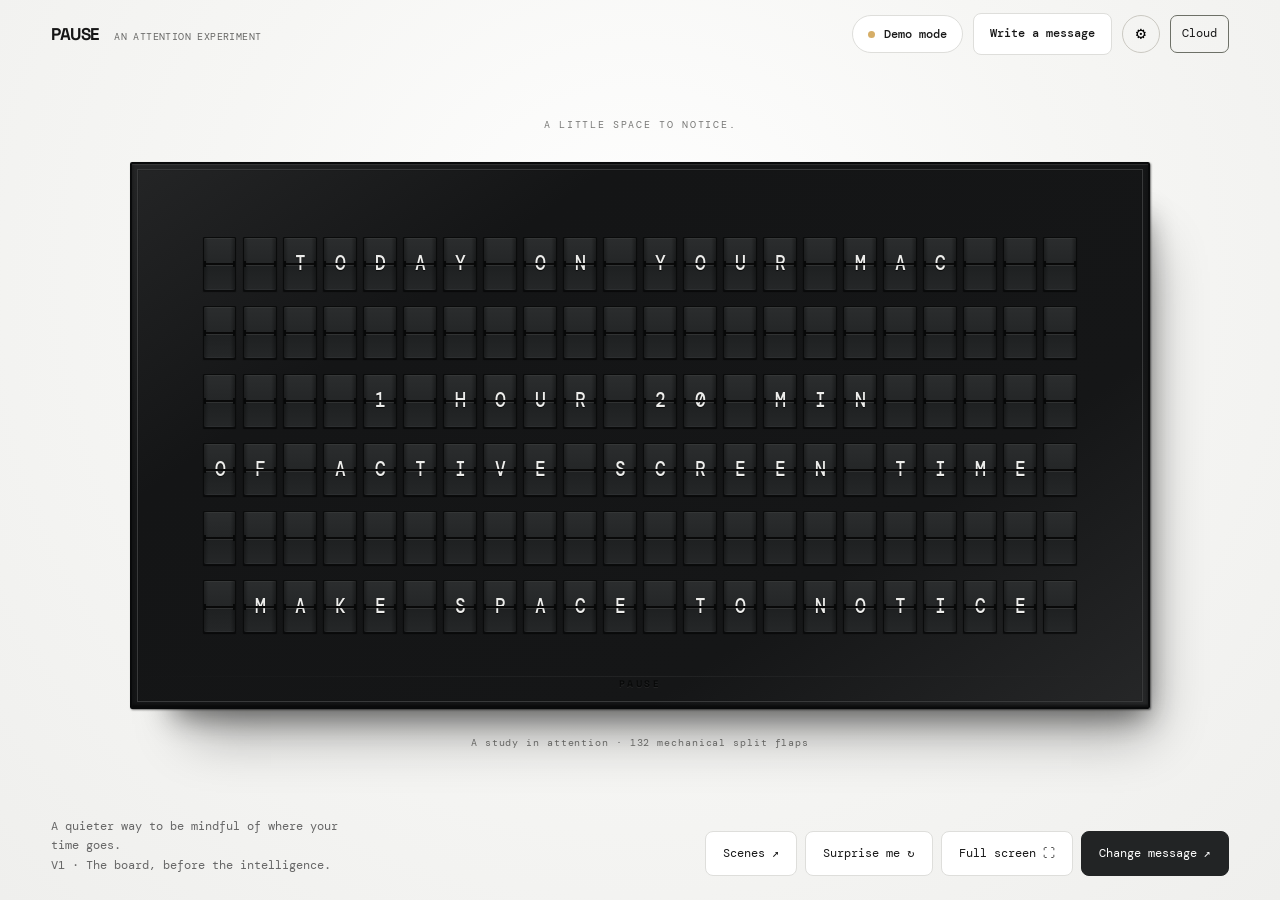
==== commit 46377e72: "Match reference board's alternating colored flip pattern around centered PAUSE message" ====
--- a/index.html
+++ b/index.html
@@ -28,7 +28,7 @@
 (()=>{'use strict';
 const ROWS=6,COLS=22,TOTAL=132;
 const presets=[
-{title:'Chromatic pause',subtitle:'Physical board color study',message:['🟦  🟨  🟧  🟦  🟨  🟧  🟦  🟨','🟩  🟥  🟪  🟩  🟥  🟪  🟩  🟥','🟧    LESS SCREEN     🟦','🟩     MORE LIFE      🟥','🟨  🟧  🟦  🟨  🟧  🟦  🟨  🟧','🟪  🟩  🟥  🟪  🟩  🟥  🟪  🟩'].join('\n')},
+{title:'Chromatic pause',subtitle:'Physical board color study',message:['🟦 🟨 🟧 🟦 🟨 🟧 🟦 🟨 🟧 🟦 🟨 ',' 🟩 🟥 🟪 🟩 🟥 🟪 🟩 🟥 🟪 🟩 🟥','🟧    LESS SCREEN     🟦','🟩     MORE LIFE      🟥','🟨 🟧 🟦 🟨 🟧 🟦 🟨 🟧 🟦 🟨 🟧 ',' 🟪 🟩 🟥 🟪 🟩 🟥 🟪 🟩 🟥 🟪 🟩'].join('\n')},
 {title:'Screen time',subtitle:'Illustrative usage snapshot',message:'TODAY ON YOUR PHONE\n\n3 HOURS 24 MINUTES\n\nHOW DID IT FEEL?'},
 {title:'Social nudge',subtitle:'More direct, but still kind',message:'YOUR 15 MINUTE BREAK\nTURNED INTO 40.\n\nREADY TO STEP AWAY?'},
 {title:'Creative-work break',subtitle:'Low-pressure reminder',message:'YOU HAVE BEEN MAKING\nTHINGS FOR A WHILE.\n\nSTRETCH BREAK?'},
--- a/design/board-hardware.css
+++ b/design/board-hardware.css
@@ -49,7 +49,7 @@
   display: flex;
   align-items: center;
   justify-content: center;
-  padding: 6.1% 6.85% 8.7% !important;
+  padding: 0 !important;
   background: linear-gradient(145deg, #242526 0%, #141516 27%, #151617 72%, #262728 100%) !important;
   border: 2px solid #090a0b !important;
   box-shadow:
@@ -106,13 +106,16 @@
 .flap-grid,
 .board-frame .board,
 .frame .board {
-  width: 100%;
-  position: relative;
+  width: 86%;
+  position: absolute;
+  left: 7%;
+  top: 50%;
+  transform: translateY(-50%);
   z-index: 1;
   display: grid;
   grid-template-columns: repeat(22, minmax(0, 1fr));
   column-gap: clamp(2px, .52vw, 8px);
-  row-gap: clamp(3px, .95vw, 14px);
+  row-gap: clamp(3px, 1.18vw, 16px);
   border: 0 !important;
   border-radius: 0 !important;
   background: transparent !important;
@@ -185,7 +188,7 @@
 }
 .flap-grid .tile .glyph {
   font-family: "DM Mono", ui-monospace, monospace !important;
-  font-size: clamp(6px, 1.42vw, 21px) !important;
+  font-size: clamp(6px, 1.65vw, 24px) !important;
   font-weight: 500 !important;
   letter-spacing: -.07em !important;
   line-height: 1;
@@ -272,9 +275,9 @@
   .board-shell { width: calc(100vw - 48px) !important; }
   .flap-grid,.board-frame .board,.frame .board {
     column-gap: clamp(1px, .52vw, 5px);
-    row-gap: clamp(2px, .93vw, 8px);
+    row-gap: clamp(2px, 1.04vw, 11px);
   }
-  .flap-grid .tile .glyph { font-size: clamp(5px, 1.43vw, 12px) !important; }
+  .flap-grid .tile .glyph { font-size: clamp(5px, 1.55vw, 13px) !important; }
 }
 @media (max-width: 520px) {
   .pause-board-page .hero { padding-inline: 12px; }
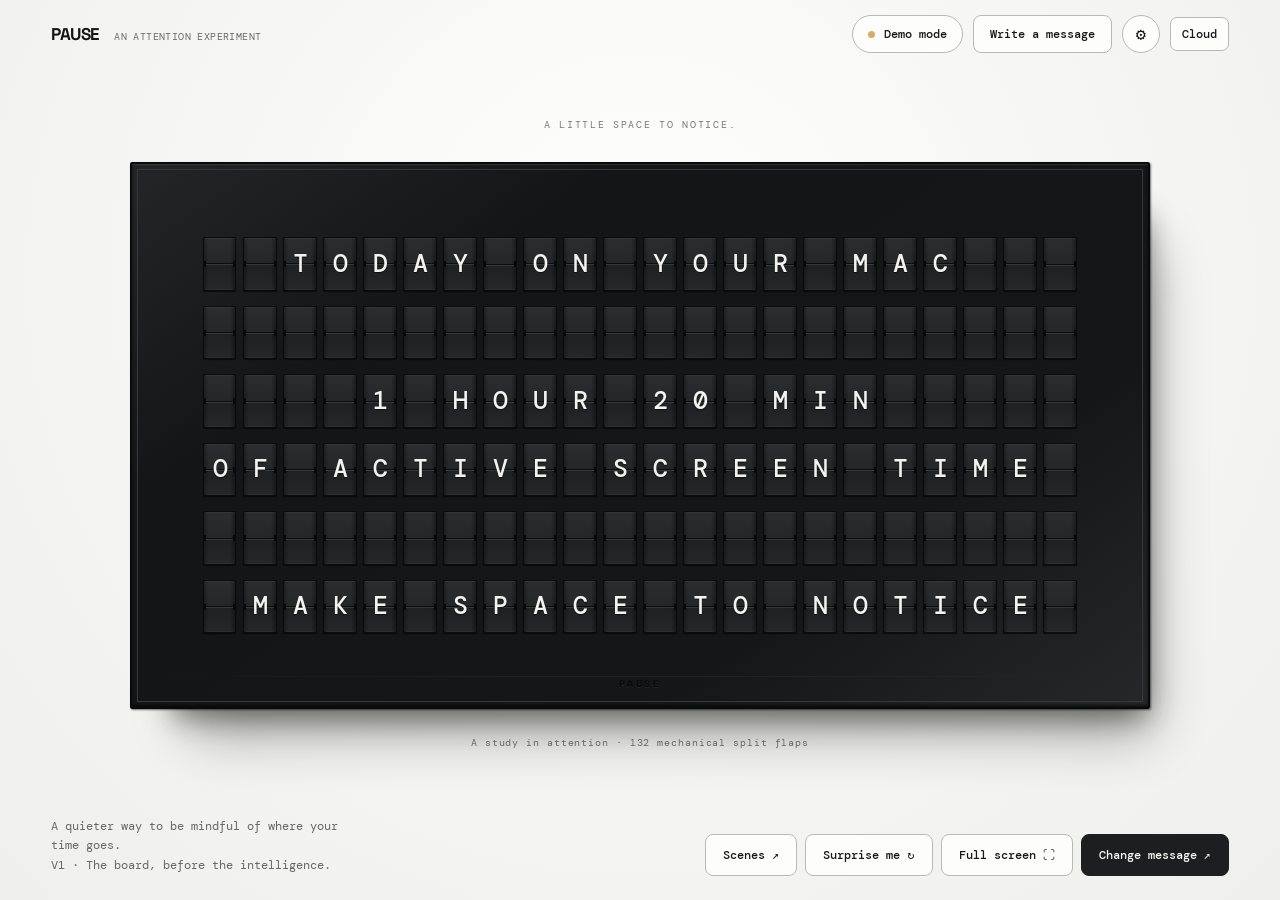
==== commit e2dc1b80: "Load final PAUSE accessibility and button contrast styles on every web interface" ====
--- a/index.html
+++ b/index.html
@@ -13,6 +13,7 @@
 <link rel="stylesheet" href="v2.css">
 <link rel="stylesheet" href="design/pause-theme.css">
 <link rel="stylesheet" href="design/board-hardware.css">
+<link rel="stylesheet" href="design/contrast-fixes.css">
 </head>
 <body class="pause-board-page">
 <div class="app" id="app">
@@ -43,7 +44,7 @@
 const persist=(k,val)=>{try{localStorage.setItem('pause-'+k,JSON.stringify(val))}catch{}};
 const config=saved('settings',{sound:false,animation:true,speed:'normal'});
 const makeHalf=(name,char)=>{const part=document.createElement('span');part.className='half '+name;const glyph=document.createElement('span');glyph.className='glyph';glyph.textContent=colorTokens[char]?'':char;part.append(glyph);return part};
-const setTile=(tile,char)=>{tile.dataset.char=char;tile.className='tile'+(colorTokens[char]?' color-'+colorTokens[char]:'');tile.replaceChildren(makeHalf('upper',char),makeHalf('lower',char));const seam=document.createElement('span');seam.className='seam';const left=document.createElement('span'),right=document.createElement('span');left.className='hinge left';right.className='hinge right';tile.append(seam,left,right)};
+const setTile=(tile,char)=>{tile.dataset.char=char;tile.className='tile'+(colorTokens[char]?' color-'+colorTokens[char]:'');tile.replaceChildren(makeHalf('upper',char),makeHalf('lower',char));const print=document.createElement('span');print.className='printed-glyph';print.textContent=colorTokens[char]?'':char;const seam=document.createElement('span');seam.className='seam';const left=document.createElement('span'),right=document.createElement('span');left.className='hinge left';right.className='hinge right';tile.append(print,seam,left,right)};
 for(let i=0;i<TOTAL;i++){const el=document.createElement('div');setTile(el,' ');grid.append(el);tiles.push(el)}
 function chunks(str){const cleaned=String(str||'').toUpperCase().replace(/[^A-Z0-9 .,?!+:/&@\-\n🟥🟧🟨🟩🟦🟪⬜]/gu,' ');const lines=[];for(const line of cleaned.split('\n')){if(Array.from(line).length===COLS && /[🟥🟧🟨🟩🟦🟪⬜]/u.test(line)){lines.push(line);continue}if(!line.trim()){lines.push('');continue}const words=line.trim().split(/\s+/);let part='';for(const word of words){const chars=Array.from(word);if(chars.length>COLS){if(part){lines.push(part);part=''}for(let i=0;i<chars.length;i+=COLS)lines.push(chars.slice(i,i+COLS).join(''));continue}if((Array.from(part).length+(part?1:0)+chars.length)>COLS){lines.push(part);part=word}else{part+=(part?' ':'')+word}}lines.push(part)}return lines.slice(0,ROWS)}
 function format(text){const lines=chunks(text),result=Array(TOTAL).fill(' '),start=Math.max(0,Math.floor((ROWS-lines.length)/2));lines.forEach((line,i)=>{const chars=Array.from(line),offset=Math.floor((COLS-chars.length)/2);chars.forEach((ch,j)=>{if(start+i<ROWS&&offset+j<COLS)result[(start+i)*COLS+offset+j]=ch})});return result}
--- a/design/board-hardware.css
+++ b/design/board-hardware.css
@@ -196,6 +196,36 @@
   text-shadow: 0 1px 1px #000a;
   transform: scaleX(.85);
 }
+/* Hardware lettering is painted once across the split; the mechanical
+   front-half glyphs remain available only while tiles actively flip. */
+.flap-grid .tile .printed-glyph {
+  position: absolute;
+  inset: 0;
+  display: grid;
+  place-items: center;
+  color: #f1f0ee;
+  font-family: "DM Mono", ui-monospace, monospace !important;
+  font-weight: 500 !important;
+  font-size: clamp(7px, 1.65vw, 24px) !important;
+  line-height: 1;
+  letter-spacing: -.06em;
+  text-shadow: 0 1px 1px #0009;
+  transform: scaleX(.86);
+  z-index: 7;
+  pointer-events: none;
+}
+.flap-grid .tile:not(.flipping) .half .glyph { opacity: 0; }
+.flap-grid .tile.flipping .printed-glyph { opacity: 0; }
+.flap-grid .tile[class*="color-"]:not(.color-none) .printed-glyph {
+  color: transparent !important;
+}
+@media (max-width: 850px) {
+  .flap-grid .tile .printed-glyph { font-size: clamp(5px, 1.55vw, 13px) !important; }
+}
+@media (max-width: 520px) {
+  .flap-grid .tile .printed-glyph { font-size: clamp(4px, 1.45vw, 7px) !important; }
+}
+
 /* Solid acrylic color flaps have slightly different shades in top and bottom
    halves, rather than flat CSS blocks floating outside the board. */
 .flap-grid .tile.color-red .upper   { background: #fa3030 !important; }
--- a/design/contrast-fixes.css
+++ b/design/contrast-fixes.css
@@ -0,0 +1,253 @@
+/* PAUSE / Accessible contrast system
+ * Loaded last, after the legacy inline rules, editorial theme and board skin.
+ * Explicit specificity prevents the old :where() selectors from producing
+ * dark-on-dark buttons in Dark Mode. No redesign of standard app controls.
+ */
+:root {
+  --ui-primary-bg: #1d1e20;
+  --ui-primary-fg: #f7f6f2;
+  --ui-primary-hover-bg: #34373a;
+  --ui-secondary-bg: #fdfdfb;
+  --ui-secondary-fg: #171819;
+  --ui-secondary-hover-bg: #f0f1ee;
+  --ui-secondary-border: #b8bab5;
+  --ui-field-bg: #ffffff;
+  --ui-field-fg: #191a1b;
+  --ui-field-placeholder: #666965;
+  --ui-focus: #08796d;
+  --ui-helper: #555954;
+  --ui-disabled-bg: #e3e5e0;
+  --ui-disabled-fg: #50544f;
+}
+
+/* Baseline for all buttons across the display, local and cloud controllers.
+   Higher-specificity primary rules below intentionally win. */
+body button,
+body .button,
+body .preset,
+body .minimal-button,
+body .attention-trigger,
+body .icon-button,
+body .close {
+  background: var(--ui-secondary-bg) !important;
+  color: var(--ui-secondary-fg) !important;
+  border-color: var(--ui-secondary-border) !important;
+  -webkit-text-fill-color: var(--ui-secondary-fg);
+  font-family: "DM Mono", ui-monospace, monospace !important;
+  font-weight: 500 !important;
+  line-height: 1.35;
+  text-shadow: none !important;
+}
+body button :is(span,strong,small,.name,.detail,.label),
+body .button :is(span,strong,small,.name,.detail,.label) {
+  color: inherit !important;
+  -webkit-text-fill-color: currentColor;
+}
+body .preset small,
+body .preset .detail {
+  color: #515650 !important;
+  -webkit-text-fill-color: #515650;
+  font-weight: 400;
+}
+body button:not(:disabled):hover,
+body .button:not(:disabled):hover,
+body .preset:not(:disabled):hover {
+  background: var(--ui-secondary-hover-bg) !important;
+  color: var(--ui-secondary-fg) !important;
+  border-color: #8c9089 !important;
+}
+body :is(.dock .primary,.panel-primary,.pair-row button,.actions .button:not(.secondary),
+         .row button:not(.secondary),button.primary,button#saveConfig,
+         button#signIn,button#send,button#connect,
+         .nudge-actions button:first-child) {
+  background: var(--ui-primary-bg) !important;
+  color: var(--ui-primary-fg) !important;
+  -webkit-text-fill-color: var(--ui-primary-fg) !important;
+  border: 1px solid var(--ui-primary-bg) !important;
+  box-shadow: none;
+}
+body :is(.dock .primary,.panel-primary,.pair-row button,.actions .button:not(.secondary),
+         .row button:not(.secondary),button.primary,button#saveConfig,
+         button#signIn,button#send,button#connect,
+         .nudge-actions button:first-child) :is(span,strong,small,.name,.detail) {
+  color: var(--ui-primary-fg) !important;
+  -webkit-text-fill-color: var(--ui-primary-fg) !important;
+}
+body :is(.dock .primary,.panel-primary,.pair-row button,.actions .button:not(.secondary),
+         .row button:not(.secondary),button.primary,button#saveConfig,
+         button#signIn,button#send,button#connect,
+         .nudge-actions button:first-child):not(:disabled):hover {
+  background: var(--ui-primary-hover-bg) !important;
+  color: var(--ui-primary-fg) !important;
+  -webkit-text-fill-color: var(--ui-primary-fg) !important;
+  border-color: var(--ui-primary-hover-bg) !important;
+}
+body :is(button,.button,.preset):focus-visible,
+body :is(input,textarea,select):focus-visible {
+  outline: 3px solid var(--ui-focus) !important;
+  outline-offset: 3px;
+}
+body :is(button,.button,.preset):disabled,
+body :is(button,.button,.preset)[aria-disabled="true"] {
+  opacity: 1 !important;
+  background: var(--ui-disabled-bg) !important;
+  border-color: var(--ui-secondary-border) !important;
+  color: var(--ui-disabled-fg) !important;
+  -webkit-text-fill-color: var(--ui-disabled-fg) !important;
+  cursor: not-allowed;
+}
+body :is(button,.button,.preset):disabled :is(span,strong,small),
+body :is(button,.button,.preset)[aria-disabled="true"] :is(span,strong,small) {
+  color: inherit !important;
+  -webkit-text-fill-color: currentColor !important;
+}
+body :is(input:not([type="checkbox"]),textarea,select,.field,.composer) {
+  background: var(--ui-field-bg) !important;
+  color: var(--ui-field-fg) !important;
+  -webkit-text-fill-color: var(--ui-field-fg);
+  border-color: var(--ui-secondary-border) !important;
+  caret-color: var(--ui-focus);
+}
+body :is(input,textarea)::placeholder {
+  color: var(--ui-field-placeholder) !important;
+  opacity: 1;
+}
+body :is(.hint,.group-help,.sub,.caption,.footnote,.notice,.message,.eyebrow,
+         .section,.group-label,.meta,.small,.counter,.description) {
+  color: var(--ui-helper) !important;
+}
+body :is(.panel,.status-card,.stack,.preset,.attention-panel) {
+  border-color: var(--pause-border) !important;
+}
+body .preset { text-align: left; }
+body :is(.icon-button,.close) { min-width: 38px; min-height: 38px; }
+body .attention-switch button,
+body .attention-switch button:not(:disabled):hover {
+  background: transparent !important;
+  border-color: transparent !important;
+  color: var(--ui-secondary-fg) !important;
+  -webkit-text-fill-color: var(--ui-secondary-fg);
+}
+body .attention-switch button[aria-pressed="true"] {
+  background: var(--ui-secondary-bg) !important;
+  color: var(--ui-secondary-fg) !important;
+  -webkit-text-fill-color: var(--ui-secondary-fg);
+  box-shadow: 0 1px 3px #0002;
+}
+
+/* Compact board glyphs: remove artificial horizontal compression and negative
+   tracking. The printed letter is above the recessed center seam.
+   Scale by the board (not viewport) so the character fits its individual well. */
+.flap-grid .tile .printed-glyph {
+  z-index: 11 !important;
+  color: #f3f2ef !important;
+  font-family: "DM Mono", ui-monospace, monospace !important;
+  font-weight: 500 !important;
+  font-size: clamp(8px, 1.92vw, 27px) !important;
+  letter-spacing: -0.02em !important;
+  line-height: 1.08 !important;
+  transform: none !important;
+  text-shadow: 0 1px 1px #0009 !important;
+}
+.flap-grid .tile .glyph {
+  color: #f3f2ef !important;
+  font-size: clamp(8px, 1.92vw, 27px) !important;
+  letter-spacing: -0.02em !important;
+  transform: none !important;
+}
+.flap-grid .tile .seam {
+  z-index: 6 !important;
+  height: 1px !important;
+  top: calc(50% - .5px) !important;
+  background: #0b0c0d !important;
+  box-shadow: 0 1px #5557 !important;
+}
+.flap-grid .tile .hinge { z-index: 9 !important; }
+.flap-grid .tile.color-red .printed-glyph,
+.flap-grid .tile.color-orange .printed-glyph,
+.flap-grid .tile.color-yellow .printed-glyph,
+.flap-grid .tile.color-green .printed-glyph,
+.flap-grid .tile.color-blue .printed-glyph,
+.flap-grid .tile.color-violet .printed-glyph,
+.flap-grid .tile.color-white .printed-glyph,
+.flap-grid .tile[class*="color-"] .glyph {
+  color: transparent !important;
+}
+.board .tile b,
+.board .tile:not(:has(b)) {
+  color: #f3f2ef !important;
+  font-family: "DM Mono", ui-monospace, monospace !important;
+  letter-spacing: -0.02em !important;
+  font-size: clamp(7px, 1vw, 16px) !important;
+  font-weight: 500 !important;
+  text-shadow: 0 1px 1px #0008 !important;
+}
+.board .tile b { transform: none !important; z-index: 6 !important; }
+.board .tile::after { height: 1px !important; z-index: 4 !important; }
+/* On the cloud controller the tile is its own text node rather than <b>. */
+.board .tile[data-color] {
+  color: transparent !important;
+  -webkit-text-fill-color: transparent !important;
+}
+.pause-board-page .board-shell .flap-grid .tile .printed-glyph {
+  color: #f3f2ef !important;
+}
+
+/* The board gallery deliberately stays light even if system Dark Mode is on. */
+body.pause-board-page {
+  --ui-primary-bg: #1d1e20;
+  --ui-primary-fg: #f7f6f2;
+  --ui-secondary-bg: #fdfdfb;
+  --ui-secondary-fg: #171819;
+  --ui-secondary-hover-bg: #f0f1ee;
+  --ui-secondary-border: #b8bab5;
+  --ui-field-bg: #fff;
+  --ui-field-fg: #191a1b;
+  --ui-field-placeholder: #666965;
+  --ui-focus: #08796d;
+  --ui-helper: #555954;
+  --ui-disabled-bg: #e3e5e0;
+  --ui-disabled-fg: #50544f;
+}
+@media (max-width: 850px) {
+  .flap-grid .tile .printed-glyph,
+  .flap-grid .tile .glyph { font-size: clamp(7px, 1.80vw, 14px) !important; }
+  .board .tile b,
+  .board .tile:not(:has(b)) { font-size: clamp(7px, 1.12vw, 13px) !important; }
+}
+@media (max-width: 520px) {
+  .flap-grid .tile .printed-glyph,
+  .flap-grid .tile .glyph { font-size: clamp(7px, 2.13vw, 10px) !important; }
+  .board .tile b,
+  .board .tile:not(:has(b)) { font-size: clamp(6px, 1.5vw, 9px) !important; }
+}
+@media (prefers-color-scheme: dark) {
+  :root {
+    --ui-primary-bg: #ededeb;
+    --ui-primary-fg: #171819;
+    --ui-primary-hover-bg: #ffffff;
+    --ui-secondary-bg: #343639;
+    --ui-secondary-fg: #f5f5f2;
+    --ui-secondary-hover-bg: #424548;
+    --ui-secondary-border: #696d71;
+    --ui-field-bg: #2a2c2f;
+    --ui-field-fg: #faf9f6;
+    --ui-field-placeholder: #c2c6c3;
+    --ui-focus: #80e2d5;
+    --ui-helper: #c4c6c1;
+    --ui-disabled-bg: #424548;
+    --ui-disabled-fg: #ecece9;
+  }
+  body .preset small,body .preset .detail {
+    color: #d1d4cf !important;
+    -webkit-text-fill-color: #d1d4cf;
+  }
+  body.pause-board-page .preset small,
+  body.pause-board-page .preset .detail {
+    color: #515650 !important;
+    -webkit-text-fill-color: #515650;
+  }
+}
+@media (prefers-reduced-motion: reduce) {
+  body button,body .button { transition: none !important; }
+}
